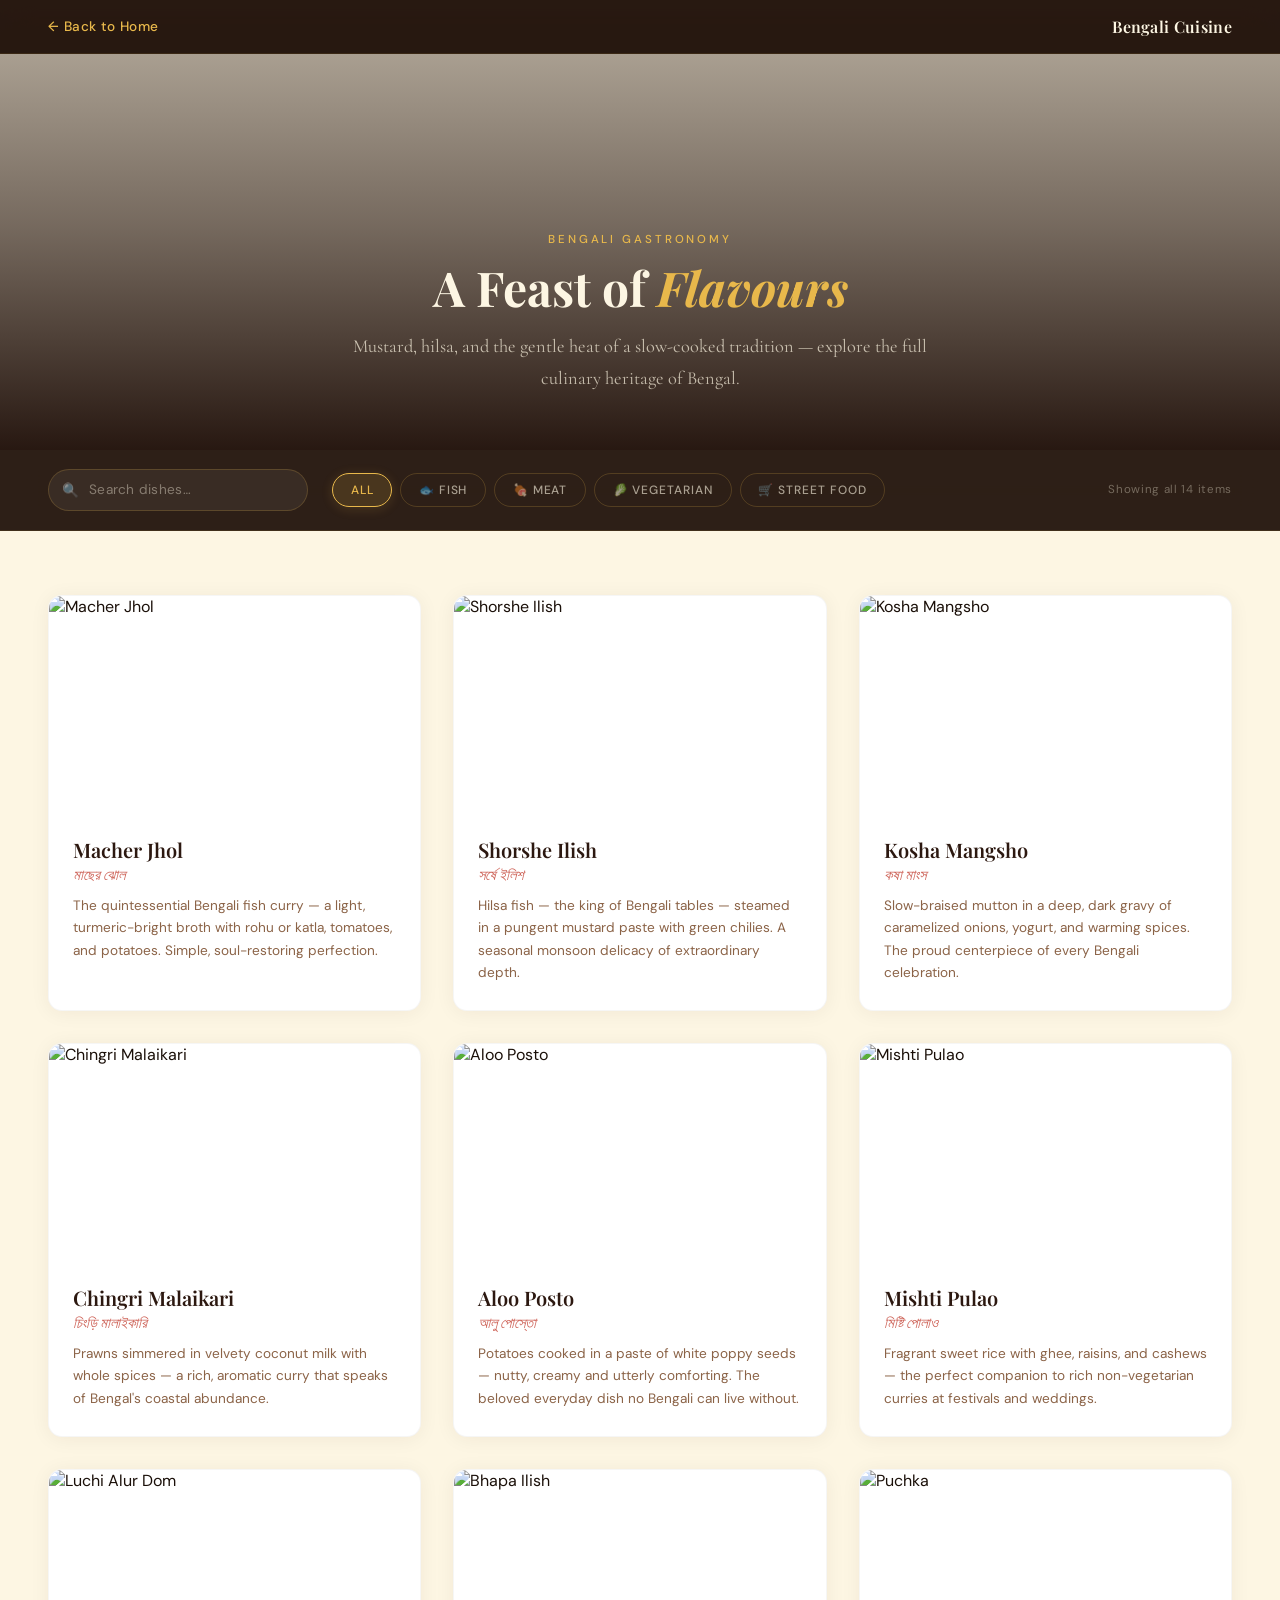
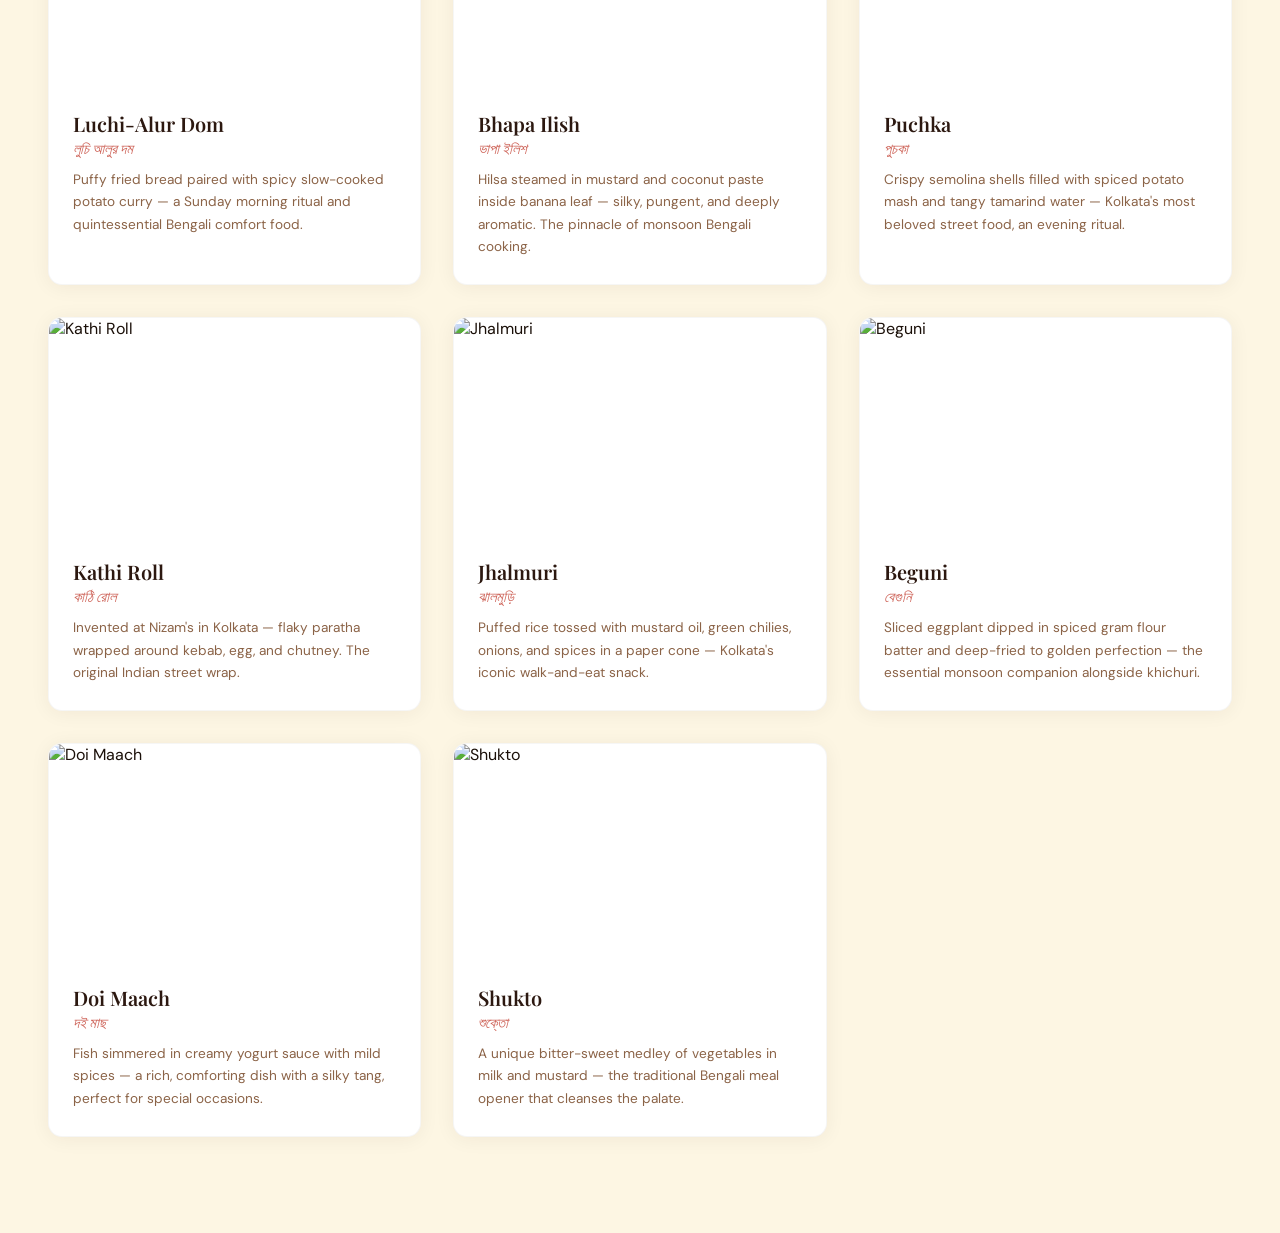
==== cuisine.html @ 70f1d3de "updated code" ====
<!DOCTYPE html>
<html lang="en">
<head>
<meta charset="UTF-8">
<meta name="viewport" content="width=device-width, initial-scale=1.0">
<title>Bengali Cuisine — A Feast of Flavours</title>
<link rel="preconnect" href="https://fonts.googleapis.com">
<link rel="preconnect" href="https://fonts.gstatic.com" crossorigin>
<link href="https://fonts.googleapis.com/css2?family=Playfair+Display:ital,wght@0,400;0,600;0,700;1,400;1,600&family=Cormorant+Garamond:ital,wght@0,300;0,400;0,500;0,600;1,300;1,400&family=DM+Sans:wght@300;400;500&display=swap" rel="stylesheet">
<link rel="stylesheet" href="style.css">
<link rel="stylesheet" href="subpages.css">
</head>
<body>

<!-- Back Nav -->
<nav class="sub-nav">
  <a href="index.html" class="sub-back">← Back to Home</a>
  <span class="sub-nav-title">Bengali Cuisine</span>
</nav>

<!-- Hero Banner -->
<header class="sub-hero" style="background-image: url('https://images.unsplash.com/photo-1567188040759-fb8a883dc6d8?w=1400');">
  <div class="sub-hero-overlay"></div>
  <div class="sub-hero-content">
    <p class="sub-eyebrow">Bengali Gastronomy</p>
    <h1>A Feast of <em>Flavours</em></h1>
    <p class="sub-lead">Mustard, hilsa, and the gentle heat of a slow-cooked tradition — explore the full culinary heritage of Bengal.</p>
  </div>
</header>

<!-- Filter Bar -->
<div class="filter-bar">
  <div class="filter-bar-inner">
    <div class="filter-search-wrap">
      <span class="filter-search-icon">🔍</span>
      <input type="text" id="filterSearch" class="filter-search" placeholder="Search dishes…" autocomplete="off">
    </div>
    <div class="filter-pills">
      <button class="filter-pill active" data-filter="all">All</button>
      <button class="filter-pill" data-filter="fish">🐟 Fish</button>
      <button class="filter-pill" data-filter="meat">🍖 Meat</button>
      <button class="filter-pill" data-filter="vegetarian">🥬 Vegetarian</button>
      <button class="filter-pill" data-filter="street-food">🛒 Street Food</button>
    </div>
    <span class="filter-result-count" id="resultCount">Showing all 14 items</span>
  </div>
</div>

<!-- Full Cuisine Grid -->
<main class="sub-main">
  <div class="sub-grid">

    <div class="sub-card" data-category="fish" data-name="macher jhol">
      <div class="sub-card-img"><img src="https://images.unsplash.com/photo-1585937421612-70a008356fbe?w=600" alt="Macher Jhol"></div>
      <div class="sub-card-body">
        <h3>Macher Jhol</h3>
        <span class="sub-bn">মাছের ঝোল</span>
        <p>The quintessential Bengali fish curry — a light, turmeric-bright broth with rohu or katla, tomatoes, and potatoes. Simple, soul-restoring perfection.</p>
      </div>
    </div>

    <div class="sub-card" data-category="fish" data-name="shorshe ilish">
      <div class="sub-card-img"><img src="https://images.unsplash.com/photo-1567188040759-fb8a883dc6d8?w=600" alt="Shorshe Ilish"></div>
      <div class="sub-card-body">
        <h3>Shorshe Ilish</h3>
        <span class="sub-bn">সর্ষে ইলিশ</span>
        <p>Hilsa fish — the king of Bengali tables — steamed in a pungent mustard paste with green chilies. A seasonal monsoon delicacy of extraordinary depth.</p>
      </div>
    </div>

    <div class="sub-card" data-category="meat" data-name="kosha mangsho">
      <div class="sub-card-img"><img src="https://images.unsplash.com/photo-1574653853027-5382a3d23a15?w=600" alt="Kosha Mangsho"></div>
      <div class="sub-card-body">
        <h3>Kosha Mangsho</h3>
        <span class="sub-bn">কষা মাংস</span>
        <p>Slow-braised mutton in a deep, dark gravy of caramelized onions, yogurt, and warming spices. The proud centerpiece of every Bengali celebration.</p>
      </div>
    </div>

    <div class="sub-card" data-category="fish" data-name="chingri malaikari">
      <div class="sub-card-img"><img src="https://images.unsplash.com/photo-1565557623262-b51c2513a641?w=600" alt="Chingri Malaikari"></div>
      <div class="sub-card-body">
        <h3>Chingri Malaikari</h3>
        <span class="sub-bn">চিংড়ি মালাইকারি</span>
        <p>Prawns simmered in velvety coconut milk with whole spices — a rich, aromatic curry that speaks of Bengal's coastal abundance.</p>
      </div>
    </div>

    <div class="sub-card" data-category="vegetarian" data-name="aloo posto">
      <div class="sub-card-img"><img src="https://images.unsplash.com/photo-1631452180539-96aca7d48617?w=600" alt="Aloo Posto"></div>
      <div class="sub-card-body">
        <h3>Aloo Posto</h3>
        <span class="sub-bn">আলু পোস্তো</span>
        <p>Potatoes cooked in a paste of white poppy seeds — nutty, creamy and utterly comforting. The beloved everyday dish no Bengali can live without.</p>
      </div>
    </div>

    <div class="sub-card" data-category="vegetarian" data-name="mishti pulao">
      <div class="sub-card-img"><img src="https://images.unsplash.com/photo-1553361371-9b22f78e8b1d?w=600" alt="Mishti Pulao"></div>
      <div class="sub-card-body">
        <h3>Mishti Pulao</h3>
        <span class="sub-bn">মিষ্টি পোলাও</span>
        <p>Fragrant sweet rice with ghee, raisins, and cashews — the perfect companion to rich non-vegetarian curries at festivals and weddings.</p>
      </div>
    </div>

    <div class="sub-card" data-category="vegetarian" data-name="luchi alur dom">
      <div class="sub-card-img"><img src="https://images.unsplash.com/photo-1606491956689-2ea866880c84?w=600" alt="Luchi Alur Dom"></div>
      <div class="sub-card-body">
        <h3>Luchi-Alur Dom</h3>
        <span class="sub-bn">লুচি আলুর দম</span>
        <p>Puffy fried bread paired with spicy slow-cooked potato curry — a Sunday morning ritual and quintessential Bengali comfort food.</p>
      </div>
    </div>

    <div class="sub-card" data-category="fish" data-name="bhapa ilish">
      <div class="sub-card-img"><img src="https://images.unsplash.com/photo-1601050690597-df0568f70950?w=600" alt="Bhapa Ilish"></div>
      <div class="sub-card-body">
        <h3>Bhapa Ilish</h3>
        <span class="sub-bn">ভাপা ইলিশ</span>
        <p>Hilsa steamed in mustard and coconut paste inside banana leaf — silky, pungent, and deeply aromatic. The pinnacle of monsoon Bengali cooking.</p>
      </div>
    </div>

    <div class="sub-card" data-category="street-food" data-name="puchka">
      <div class="sub-card-img"><img src="https://images.unsplash.com/photo-1626776876729-bab4369a5a5a?w=600" alt="Puchka"></div>
      <div class="sub-card-body">
        <h3>Puchka</h3>
        <span class="sub-bn">পুচকা</span>
        <p>Crispy semolina shells filled with spiced potato mash and tangy tamarind water — Kolkata's most beloved street food, an evening ritual.</p>
      </div>
    </div>

    <div class="sub-card" data-category="street-food" data-name="kathi roll">
      <div class="sub-card-img"><img src="https://images.unsplash.com/photo-1599487488170-d11ec9c172f0?w=600" alt="Kathi Roll"></div>
      <div class="sub-card-body">
        <h3>Kathi Roll</h3>
        <span class="sub-bn">কাঠি রোল</span>
        <p>Invented at Nizam's in Kolkata — flaky paratha wrapped around kebab, egg, and chutney. The original Indian street wrap.</p>
      </div>
    </div>

    <div class="sub-card" data-category="street-food" data-name="jhalmuri">
      <div class="sub-card-img"><img src="https://images.unsplash.com/photo-1546833999-b9f581a1996d?w=600" alt="Jhalmuri"></div>
      <div class="sub-card-body">
        <h3>Jhalmuri</h3>
        <span class="sub-bn">ঝালমুড়ি</span>
        <p>Puffed rice tossed with mustard oil, green chilies, onions, and spices in a paper cone — Kolkata's iconic walk-and-eat snack.</p>
      </div>
    </div>

    <div class="sub-card" data-category="street-food" data-name="beguni">
      <div class="sub-card-img"><img src="https://images.unsplash.com/photo-1589302168068-964664d93dc0?w=600" alt="Beguni"></div>
      <div class="sub-card-body">
        <h3>Beguni</h3>
        <span class="sub-bn">বেগুনি</span>
        <p>Sliced eggplant dipped in spiced gram flour batter and deep-fried to golden perfection — the essential monsoon companion alongside khichuri.</p>
      </div>
    </div>

    <div class="sub-card" data-category="fish" data-name="doi maach">
      <div class="sub-card-img"><img src="https://images.unsplash.com/photo-1455619452474-d2be8b1e70cd?w=600" alt="Doi Maach"></div>
      <div class="sub-card-body">
        <h3>Doi Maach</h3>
        <span class="sub-bn">দই মাছ</span>
        <p>Fish simmered in creamy yogurt sauce with mild spices — a rich, comforting dish with a silky tang, perfect for special occasions.</p>
      </div>
    </div>

    <div class="sub-card" data-category="vegetarian" data-name="shukto">
      <div class="sub-card-img"><img src="https://images.unsplash.com/photo-1512058564366-18510be2db19?w=600" alt="Shukto"></div>
      <div class="sub-card-body">
        <h3>Shukto</h3>
        <span class="sub-bn">শুক্তো</span>
        <p>A unique bitter-sweet medley of vegetables in milk and mustard — the traditional Bengali meal opener that cleanses the palate.</p>
      </div>
    </div>

  </div>

  <!-- No Results State -->
  <div class="no-results" id="noResults">
    <span class="no-results-icon">🍽️</span>
    <h3>No dishes found</h3>
    <p>Try a different search term or category</p>
  </div>
</main>

<script src="filter.js"></script>
</body>
</html>
---- style.css ----
:root {
  --crimson: #C0392B;
  --deep-red: #8B1A1A;
  --gold: #D4A017;
  --warm-gold: #E8B84B;
  --cream: #FDF6E3;
  --ivory: #FAF0DC;
  --terracotta: #C1440E;
  --burnt: #7B3A10;
  --dark-earth: #2C1810;
  --forest: #2D5016;
  --river-blue: #1A4A6B;
  --sand: #E8D5A3;
  --text-dark: #1A0F08;
  --text-mid: #4A2C1A;
  --text-light: #8B6347;
}

* {
  margin: 0;
  padding: 0;
  box-sizing: border-box;
}

html {
  scroll-behavior: smooth;
}

body {
  font-family: 'DM Sans', sans-serif;
  background: var(--cream);
  color: var(--text-dark);
  overflow-x: hidden;
}

/* ═══════════════════════════════
     NAVIGATION — Premium Glassmorphism
  ═══════════════════════════════ */
nav {
  position: fixed;
  top: 0;
  left: 0;
  right: 0;
  z-index: 1000;
  padding: 1.4rem 3.5rem;
  display: flex;
  align-items: center;
  justify-content: space-between;
  transition: all 0.5s cubic-bezier(0.22, 1, 0.36, 1);
  background: transparent;
}

/* Scrolled state — floating glass pill */
nav.scrolled {
  top: 12px;
  left: 24px;
  right: 24px;
  border-radius: 60px;
  padding: 0.75rem 2.5rem;
  background: rgba(18, 8, 4, 0.72);
  backdrop-filter: blur(24px) saturate(1.6);
  -webkit-backdrop-filter: blur(24px) saturate(1.6);
  border: 1px solid rgba(232, 184, 75, 0.12);
  box-shadow:
    0 8px 32px rgba(0, 0, 0, 0.45),
    0 1px 0 rgba(232, 184, 75, 0.08) inset,
    0 -1px 0 rgba(0, 0, 0, 0.2) inset;
}

/* Subtle golden glow line at bottom when scrolled */
nav.scrolled::after {
  content: '';
  position: absolute;
  bottom: -1px;
  left: 20%;
  right: 20%;
  height: 1px;
  background: linear-gradient(90deg,
      transparent,
      rgba(232, 184, 75, 0.3),
      rgba(192, 57, 43, 0.25),
      rgba(232, 184, 75, 0.3),
      transparent);
  border-radius: 50%;
  opacity: 0;
  animation: navGlowFadeIn 0.6s 0.3s forwards;
}

@keyframes navGlowFadeIn {
  to {
    opacity: 1;
  }
}

/* ——— Logo ——— */
.nav-logo {
  font-family: 'Playfair Display', serif;
  font-size: 1.5rem;
  font-weight: 700;
  text-decoration: none;
  display: flex;
  align-items: center;
  gap: 0.1rem;
  position: relative;
  z-index: 2;
}

.logo-bengali {
  background: linear-gradient(135deg, var(--warm-gold) 0%, #F0D078 50%, var(--warm-gold) 100%);
  background-size: 200% 200%;
  -webkit-background-clip: text;
  -webkit-text-fill-color: transparent;
  background-clip: text;
  animation: logoShimmer 4s ease-in-out infinite;
}


.logo-travels {
  color: #fff;
  font-style: italic;
  font-weight: 400;
  letter-spacing: 0.04em;
}

@keyframes logoShimmer {

  0%,
  100% {
    background-position: 0% 50%;
  }

  50% {
    background-position: 100% 50%;
  }
}

@keyframes diamondSpin {
  0% {
    transform: rotate(0deg) scale(1);
  }

  25% {
    transform: rotate(90deg) scale(1.2);
  }

  50% {
    transform: rotate(180deg) scale(1);
  }

  75% {
    transform: rotate(270deg) scale(1.2);
  }

  100% {
    transform: rotate(360deg) scale(1);
  }
}

/* ——— Nav Links ——— */
.nav-links {
  display: flex;
  gap: 0.4rem;
  list-style: none;
  align-items: center;
}

.nav-links li {
  position: relative;
}

.nav-link {
  font-size: 0.78rem;
  font-weight: 500;
  letter-spacing: 0.13em;
  text-transform: uppercase;
  color: rgba(255, 255, 255, 0.7);
  text-decoration: none;
  padding: 0.5rem 0.9rem;
  border-radius: 30px;
  position: relative;
  transition: color 0.35s ease, background 0.35s ease;
  overflow: hidden;
}

/* Gradient underline animation */
.nav-link::after {
  content: '';
  position: absolute;
  bottom: 4px;
  left: 50%;
  transform: translateX(-50%) scaleX(0);
  width: 60%;
  height: 2px;
  background: linear-gradient(90deg, var(--warm-gold), var(--crimson), var(--warm-gold));
  background-size: 200% 100%;
  border-radius: 2px;
  transition: transform 0.4s cubic-bezier(0.22, 1, 0.36, 1);
  animation: underlineFlow 3s linear infinite paused;
}

.nav-link:hover::after,
.nav-link.active::after {
  transform: translateX(-50%) scaleX(1);
  animation-play-state: running;
}

@keyframes underlineFlow {
  0% {
    background-position: 0% 0;
  }

  100% {
    background-position: 200% 0;
  }
}

/* Hover & Active states */
.nav-link:hover {
  color: #fff;
  background: rgba(255, 255, 255, 0.06);
}

.nav-link.active {
  color: var(--warm-gold);
  background: rgba(232, 184, 75, 0.08);
}

/* Glow dot on active link */
.nav-link.active::before {
  content: '';
  position: absolute;
  top: 6px;
  right: 8px;
  width: 4px;
  height: 4px;
  background: var(--warm-gold);
  border-radius: 50%;
  box-shadow: 0 0 8px 2px rgba(232, 184, 75, 0.5);
  animation: dotPulse 2s ease-in-out infinite;
}

@keyframes dotPulse {

  0%,
  100% {
    opacity: 1;
    transform: scale(1);
  }

  50% {
    opacity: 0.5;
    transform: scale(0.7);
  }
}

/* ——— CTA Button ——— */
.nav-cta {
  font-family: 'DM Sans', sans-serif;
  font-size: 0.75rem;
  font-weight: 600;
  letter-spacing: 0.12em;
  text-transform: uppercase;
  text-decoration: none;
  color: var(--dark-earth);
  background: linear-gradient(135deg, var(--warm-gold), #F0D078);
  padding: 0.55rem 1.6rem;
  border-radius: 30px;
  position: relative;
  overflow: hidden;
  transition: all 0.35s ease;
  box-shadow: 0 2px 16px rgba(232, 184, 75, 0.25);
  z-index: 2;
}

/* Shimmer sweep on CTA */
.nav-cta::before {
  content: '';
  position: absolute;
  top: 0;
  left: -100%;
  width: 100%;
  height: 100%;
  background: linear-gradient(105deg,
      transparent 30%,
      rgba(255, 255, 255, 0.35) 50%,
      transparent 70%);
  transition: left 0.6s ease;
}

.nav-cta:hover::before {
  left: 100%;
}

.nav-cta:hover {
  transform: translateY(-1px);
  box-shadow: 0 4px 24px rgba(232, 184, 75, 0.4);
  background: linear-gradient(135deg, #F0D078, var(--warm-gold));
}

/* ——— Hamburger Menu ——— */
.nav-hamburger {
  display: none;
  flex-direction: column;
  justify-content: center;
  gap: 5px;
  width: 32px;
  height: 32px;
  background: none;
  border: none;
  cursor: pointer;
  padding: 0;
  z-index: 1001;
}

.nav-hamburger span {
  display: block;
  width: 100%;
  height: 2px;
  background: rgba(255, 255, 255, 0.85);
  border-radius: 2px;
  transition: all 0.4s cubic-bezier(0.22, 1, 0.36, 1);
  transform-origin: center;
}

.nav-hamburger span:nth-child(2) {
  width: 65%;
  margin-left: auto;
}

/* Hamburger → X morphing */
.nav-hamburger.open span:nth-child(1) {
  transform: translateY(7px) rotate(45deg);
}

.nav-hamburger.open span:nth-child(2) {
  opacity: 0;
  transform: scaleX(0);
}

.nav-hamburger.open span:nth-child(3) {
  transform: translateY(-7px) rotate(-45deg);
}

/* ——— Mobile Drawer ——— */
@media (max-width: 900px) {
  .nav-cta {
    display: none;
  }

  .nav-hamburger {
    display: flex;
  }

  .nav-links {
    position: fixed;
    top: 0;
    right: 0;
    width: min(320px, 85vw);
    height: 100vh;
    background: rgba(18, 8, 4, 0.95);
    backdrop-filter: blur(30px) saturate(1.4);
    -webkit-backdrop-filter: blur(30px) saturate(1.4);
    flex-direction: column;
    justify-content: center;
    align-items: center;
    gap: 0;
    padding: 4rem 2rem;
    transform: translateX(100%);
    transition: transform 0.5s cubic-bezier(0.22, 1, 0.36, 1);
    border-left: 1px solid rgba(232, 184, 75, 0.1);
    box-shadow: -20px 0 60px rgba(0, 0, 0, 0.4);
  }

  .nav-links.open {
    transform: translateX(0);
  }

  .nav-links li {
    width: 100%;
    text-align: center;
    opacity: 0;
    transform: translateX(30px);
    transition: opacity 0.4s ease, transform 0.4s ease;
  }

  .nav-links.open li {
    opacity: 1;
    transform: translateX(0);
  }

  /* Staggered entrance for mobile links */
  .nav-links.open li:nth-child(1) {
    transition-delay: 0.08s;
  }

  .nav-links.open li:nth-child(2) {
    transition-delay: 0.14s;
  }

  .nav-links.open li:nth-child(3) {
    transition-delay: 0.20s;
  }

  .nav-links.open li:nth-child(4) {
    transition-delay: 0.26s;
  }

  .nav-links.open li:nth-child(5) {
    transition-delay: 0.32s;
  }

  .nav-links.open li:nth-child(6) {
    transition-delay: 0.38s;
  }

  .nav-links .nav-link {
    font-size: 1rem;
    letter-spacing: 0.2em;
    padding: 1rem 1.5rem;
    display: block;
    border-radius: 0;
    border-bottom: 1px solid rgba(232, 184, 75, 0.06);
  }

  .nav-links .nav-link:hover {
    background: rgba(232, 184, 75, 0.06);
  }

  /* Mobile scrolled state */
  nav.scrolled {
    top: 0;
    left: 0;
    right: 0;
    border-radius: 0;
    padding: 0.75rem 1.5rem;
  }
}

/* ═══════════════════════════════
     HERO
  ═══════════════════════════════ */
#hero {
  height: 100vh;
  position: relative;
  overflow: hidden;
  display: flex;
  align-items: center;
  justify-content: center;
}

.hero-bg {
  position: absolute;
  inset: 0;
  background: linear-gradient(180deg,
      rgba(20, 8, 4, 0.55) 0%,
      rgba(20, 8, 4, 0.2) 40%,
      rgba(20, 8, 4, 0.7) 100%);
  z-index: -1;
}

.hero-video {
  position: absolute;
  inset: 0;
  width: 100%;
  height: 100%;
  object-fit: cover;
  z-index: -2;
  animation: heroZoom 20s alternate infinite ease-in-out;
}

.hero-content,
.hero-scroll {
  position: relative;
  z-index: 1;
  color: white;
}

@keyframes heroZoom {
  0% {
    transform: scale(1);
  }

  100% {
    transform: scale(1.15);
  }
}

.hero-content {
  position: relative;
  z-index: 2;
  text-align: center;
  padding: 0 1rem;
}

.hero-content>* {
  opacity: 0;
  animation: heroContentFade 1.2s cubic-bezier(0.2, 0.8, 0.2, 1) forwards;
}

.hero-eyebrow {
  animation-delay: 0.2s;
}

.hero-title {
  animation-delay: 0.4s;
}

.hero-tagline {
  animation-delay: 0.6s;
}

.hero-btns {
  animation-delay: 0.8s;
}

@keyframes heroContentFade {
  0% {
    opacity: 0;
    transform: translateY(40px);
    filter: blur(4px);
  }

  100% {
    opacity: 1;
    transform: translateY(0);
    filter: blur(0);
  }
}

.hero-eyebrow {
  font-family: 'DM Sans', sans-serif;
  font-size: 0.78rem;
  letter-spacing: 0.35em;
  text-transform: uppercase;
  color: var(--warm-gold);
  margin-bottom: 1.2rem;
  opacity: 0.9;
}

.hero-title {
  font-family: 'Playfair Display', serif;
  font-size: clamp(3.5rem, 9vw, 7.5rem);
  font-weight: 700;
  color: #fff;
  line-height: 1.05;
  margin-bottom: 0.3rem;
  text-shadow: 0 4px 40px rgba(0, 0, 0, 0.5);
}

.hero-title em {
  display: block;
  font-style: italic;
  color: var(--warm-gold);
}

.hero-tagline {
  font-family: 'Cormorant Garamond', serif;
  font-size: clamp(1.2rem, 3vw, 1.8rem);
  font-weight: 300;
  font-style: italic;
  color: rgba(255, 255, 255, 0.88);
  margin: 1.5rem 0 3rem;
  letter-spacing: 0.05em;
}

.hero-btns {
  display: flex;
  gap: 1.2rem;
  justify-content: center;
  flex-wrap: wrap;
}

.btn-primary {
  padding: 1rem 2.5rem;
  background: var(--warm-gold);
  color: #fff;
  font-family: 'DM Sans', sans-serif;
  font-size: 0.85rem;
  font-weight: 500;
  letter-spacing: 0.1em;
  text-transform: uppercase;
  text-decoration: none;
  border: none;
  cursor: pointer;
  clip-path: polygon(0 0, 100% 0, 100% 80%, 75% 100%, 50% 85%, 25% 100%, 0 80%);
  transition: all 0.3s;
  display: inline-block;
}

.btn-primary:hover {
  background: var(--deep-red);
  transform: translateY(-2px);
  box-shadow: 0 8px 30px rgba(192, 57, 43, 0.45);
}

.btn-outline {
  padding: 1rem 2.5rem;
  background: transparent;
  color: #fff;
  font-family: 'DM Sans', sans-serif;
  font-size: 0.85rem;
  font-weight: 500;
  letter-spacing: 0.1em;
  text-transform: uppercase;
  text-decoration: none;
  border: 1px solid rgba(255, 255, 255, 0.6);
  cursor: pointer;
  transition: all 0.3s;
  display: inline-block;
  clip-path: polygon(12px 0%, 100% 0%, calc(100% - 12px) 100%, 0% 100%);
}

.btn-outline:hover {
  background: rgba(255, 255, 255, 0.12);
  border-color: var(--warm-gold);
  color: var(--warm-gold);
  transform: translateY(-2px);
}

.hero-scroll {
  position: absolute;
  bottom: 2.5rem;
  left: 50%;
  transform: translateX(-50%);
  display: flex;
  flex-direction: column;
  align-items: center;
  gap: 0.5rem;
  color: rgba(255, 255, 255, 0.6);
  font-size: 0.72rem;
  letter-spacing: 0.2em;
  text-transform: uppercase;
  animation: scrollBounce 2s ease-in-out infinite;
}

@keyframes scrollBounce {

  0%,
  100% {
    transform: translateX(-50%) translateY(0);
  }

  50% {
    transform: translateX(-50%) translateY(8px);
  }
}

.scroll-line {
  width: 1px;
  height: 40px;
  background: linear-gradient(to bottom, rgba(255, 255, 255, 0.6), transparent);
}

/* ═══════════════════════════════
     SECTION SHARED
  ═══════════════════════════════ */
section {
  position: relative;
}

.section-header {
  text-align: center;
  margin-bottom: 4rem;
}

.section-eyebrow {
  font-size: 0.75rem;
  letter-spacing: 0.3em;
  text-transform: uppercase;
  color: var(--crimson);
  margin-bottom: 0.8rem;
  font-weight: 500;
}

.section-title {
  font-family: 'Playfair Display', serif;
  font-size: clamp(2.2rem, 4vw, 3.2rem);
  font-weight: 700;
  color: var(--dark-earth);
  line-height: 1.15;
}

.section-title em {
  font-style: italic;
  color: var(--crimson);
}

.section-subtitle {
  font-family: 'Cormorant Garamond', serif;
  font-size: 1.1rem;
  font-weight: 400;
  color: var(--text-light);
  margin-top: 0.8rem;
  max-width: 560px;
  margin-left: auto;
  margin-right: auto;
  line-height: 1.65;
}

.divider {
  width: 60px;
  height: 2px;
  background: linear-gradient(to right, var(--crimson), var(--warm-gold));
  margin: 1.2rem auto 0;
}

/* Decorative alpana border top */
.alpana-top::before {
  content: '';
  position: absolute;
  top: 0;
  left: 0;
  right: 0;
  height: 8px;
  background: repeating-linear-gradient(90deg,
      var(--crimson) 0, var(--crimson) 12px,
      var(--warm-gold) 12px, var(--warm-gold) 24px,
      var(--cream) 24px, var(--cream) 36px,
      var(--warm-gold) 36px, var(--warm-gold) 48px);
  opacity: 0.6;
}

/* ═══════════════════════════════
     DESTINATIONS
  ═══════════════════════════════ */
#destinations {
  padding: 7rem 3rem 6rem;
  background: radial-gradient(circle at 50% 0%, var(--ivory) 0%, var(--cream) 100%);
  position: relative;
  overflow: hidden;
}

.dest-bg-pattern {
  position: absolute;
  inset: 0;
  opacity: 0.04;
  background-image: url("data:image/svg+xml,%3Csvg width='100' height='100' viewBox='0 0 100 100' xmlns='http://www.w3.org/2000/svg'%3E%3Cpath d='M50 0 L60 40 L100 50 L60 60 L50 100 L40 60 L0 50 L40 40 Z' fill='%23C0392B'/%3E%3C/svg%3E");
  background-size: 150px 150px;
  pointer-events: none;
  mask-image: radial-gradient(circle at 50% 50%, black 30%, transparent 80%);
}

.floating-element {
  position: absolute;
  border-radius: 50%;
  pointer-events: none;
  z-index: 0;
  filter: blur(120px);
}

.el-1 {
  width: 600px;
  height: 600px;
  background: rgba(212, 160, 23, 0.08);
  top: -200px;
  left: -200px;
  animation: floatMovement 25s infinite alternate ease-in-out;
}

.el-2 {
  width: 500px;
  height: 500px;
  background: rgba(192, 57, 43, 0.06);
  bottom: -150px;
  right: -150px;
  animation: floatMovement 30s infinite alternate-reverse ease-in-out;
}

@keyframes floatMovement {
  0% { transform: translate(0, 0) scale(1) rotate(0deg); }
  100% { transform: translate(120px, 60px) scale(1.1) rotate(10deg); }
}

.region-label {
  font-size: 0.72rem;
  letter-spacing: 0.28em;
  text-transform: uppercase;
  color: var(--text-light);
  font-weight: 500;
  margin-bottom: 1.5rem;
  display: flex;
  align-items: center;
  gap: 1rem;
}

.region-label::before,
.region-label::after {
  content: '';
  flex: 1;
  height: 1px;
  background: var(--sand);
}

.dest-grid {
  display: grid;
  grid-template-columns: repeat(auto-fill, minmax(300px, 1fr));
  gap: 1.8rem;
  margin-bottom: 3.5rem;
  max-width: 1200px;
  margin-left: auto;
  margin-right: auto;
}

.dest-card {
  border-radius: 12px;
  overflow: hidden;
  background: #fff;
  box-shadow: 
    0 4px 20px rgba(44, 24, 16, 0.06),
    0 0 0 1px rgba(232, 184, 75, 0.05);
  transition: all 0.6s cubic-bezier(0.16, 1, 0.3, 1);
  cursor: pointer;
  position: relative;
  z-index: 1;
}

.dest-card:hover {
  transform: translateY(-12px) scale(1.02);
  box-shadow: 
    0 30px 60px rgba(44, 24, 16, 0.15),
    0 0 0 1px rgba(232, 184, 75, 0.15);
}

.wildlife-media video {
  width: 100%;
  height: 100%;
  object-fit: cover;
  transition: transform 0.6s ease, filter 0.4s ease;
  filter: brightness(0.7) saturate(1.2);
  display: block;
  pointer-events: none;
}

.wildlife-media {
  position: absolute;
  inset: 0;
  overflow: hidden;
}

.media-overlay {
  position: absolute;
  inset: 0;
  background: linear-gradient(to top, rgba(0, 0, 0, 0.6), transparent);
  z-index: 1;
}


.dest-card-img {
  height: 220px;
  position: relative;
  overflow: hidden;
}

.dest-card-img img {
  width: 100%;
  height: 100%;
  object-fit: cover;
  transition: transform 0.6s ease;
}

.dest-card:hover .dest-card-img img {
  transform: scale(1.1);
}

.dest-card-img .region-badge {
  position: absolute;
  top: 1rem;
  right: 1rem;
  background: var(--crimson);
  color: #fff;
  font-size: 0.68rem;
  letter-spacing: 0.12em;
  text-transform: uppercase;
  padding: 0.35rem 0.75rem;
  font-weight: 500;
}

.dest-card-body {
  padding: 1.5rem;
}

.dest-card-body h3 {
  font-family: 'Playfair Display', serif;
  font-size: 1.35rem;
  font-weight: 600;
  color: var(--dark-earth);
  margin-bottom: 0.5rem;
}

.dest-card-body p {
  font-size: 0.88rem;
  color: var(--text-light);
  line-height: 1.65;
  margin-bottom: 1.2rem;
}

.card-explore {
  font-size: 0.78rem;
  font-weight: 500;
  letter-spacing: 0.12em;
  text-transform: uppercase;
  color: var(--crimson);
  text-decoration: none;
  display: flex;
  align-items: center;
  gap: 0.5rem;
  transition: gap 0.3s;
}

.card-explore:hover {
  gap: 0.9rem;
}

.card-explore::after {
  content: '→';
  font-size: 1rem;
}

/* ═══════════════════════════════
     HIDDEN GEMS — Bento Grid
  ═══════════════════════════════ */
#hidden-gems {
  padding: 7rem 3rem 6rem;
  background: linear-gradient(to bottom, var(--cream) 0%, var(--dark-earth) 100%);
  color: var(--text-dark);
  position: relative;
}

#hidden-gems .section-title {
  color: var(--dark-earth);
}

#hidden-gems .section-title em {
  color: var(--crimson);
}

#hidden-gems .section-subtitle {
  color: var(--text-light);
}

#hidden-gems .section-eyebrow {
  color: var(--crimson);
}

.bento-grid {
  display: grid;
  grid-template-columns: repeat(4, 1fr);
  grid-auto-rows: 280px;
  gap: 1.5rem;
  max-width: 1200px;
  margin: 0 auto;
}

.bento-item {
  position: relative;
  border-radius: 24px;
  overflow: hidden;
  cursor: pointer;
  background: #000;
  box-shadow: 0 10px 30px rgba(0,0,0,0.3);
}

.bento-large { grid-column: span 2; grid-row: span 2; }
.bento-wide { grid-column: span 2; grid-row: span 1; }
.bento-tall { grid-column: span 1; grid-row: span 2; }
.bento-small { grid-column: span 1; grid-row: span 1; }

.bento-img {
  width: 100%;
  height: 100%;
  object-fit: cover;
  transition: transform 0.8s cubic-bezier(0.2, 0.8, 0.2, 1), filter 0.5s ease;
  filter: brightness(0.7) saturate(1.1);
}

.bento-item:hover .bento-img {
  transform: scale(1.08);
  filter: brightness(0.5) saturate(1.3);
}

.bento-content {
  position: absolute;
  inset: 0;
  padding: 2rem;
  display: flex;
  flex-direction: column;
  justify-content: flex-end;
  background: linear-gradient(to top, rgba(0,0,0,0.85) 0%, transparent 60%);
  transition: opacity 0.5s ease;
}

.bento-badge {
  position: absolute;
  top: 1.5rem;
  left: 1.5rem;
  background: rgba(255, 255, 255, 0.1);
  backdrop-filter: blur(10px);
  -webkit-backdrop-filter: blur(10px);
  border: 1px solid rgba(255, 255, 255, 0.2);
  color: #fff;
  padding: 0.4rem 1rem;
  border-radius: 30px;
  font-size: 0.7rem;
  letter-spacing: 0.15em;
  text-transform: uppercase;
}

.bento-content h3 {
  font-family: 'Playfair Display', serif;
  font-size: 1.8rem;
  color: #fff;
  margin-bottom: 0.5rem;
  transform: translateY(15px);
  transition: transform 0.4s cubic-bezier(0.2, 0.8, 0.2, 1);
}

.bento-content p {
  font-size: 0.9rem;
  color: rgba(255, 255, 255, 0.8);
  opacity: 0;
  transform: translateY(20px);
  transition: all 0.4s cubic-bezier(0.2, 0.8, 0.2, 1);
  transition-delay: 0.05s;
  line-height: 1.5;
}

.bento-item:hover .bento-content h3 {
  transform: translateY(0);
}

.bento-item:hover .bento-content p {
  opacity: 1;
  transform: translateY(0);
}

@media (max-width: 900px) {
  .bento-grid {
    grid-template-columns: repeat(2, 1fr);
    grid-auto-rows: 240px;
  }
  .bento-large, .bento-wide { grid-column: span 2; }
  .bento-tall, .bento-small { grid-column: span 1; }
  .bento-content p {
    opacity: 1;
    transform: translateY(0);
  }
  .bento-content h3 {
    transform: translateY(0);
  }
}

@media (max-width: 600px) {
  .bento-grid {
    grid-template-columns: 1fr;
    grid-auto-rows: 260px;
  }
  .bento-large, .bento-wide, .bento-tall, .bento-small {
    grid-column: span 1;
    grid-row: span 1;
  }
}

/* ═══════════════════════════════
     CUISINE — Infinite Marquee
  ═══════════════════════════════ */
#cuisine {
  padding: 7rem 0 6rem;
  background: var(--dark-earth);
  color: #fff;
  overflow: hidden;
}

#cuisine .section-header {
  padding: 0 3rem;
}

#cuisine .section-title {
  color: var(--cream);
}

#cuisine .section-title em {
  color: var(--warm-gold);
}

#cuisine .section-subtitle {
  color: rgba(253, 246, 227, 0.65);
}

#cuisine .section-eyebrow {
  color: var(--warm-gold);
}

/* --- Marquee Row --- */
.marquee-row {
  position: relative;
  overflow: hidden;
  padding: 0.75rem 0;
}

.marquee-row+.marquee-row {
  margin-top: 0.5rem;
}

/* Edge fade masks */
.marquee-row::before,
.marquee-row::after {
  content: '';
  position: absolute;
  top: 0;
  bottom: 0;
  width: 100px;
  z-index: 2;
  pointer-events: none;
}

.marquee-row::before {
  left: 0;
  background: linear-gradient(to right, var(--dark-earth), transparent);
}

.marquee-row::after {
  right: 0;
  background: linear-gradient(to left, var(--dark-earth), transparent);
}

/* --- Marquee Track --- */
.marquee-track {
  display: flex;
  gap: 1.25rem;
  width: max-content;
  will-change: transform;
}

/* Scroll left animation */
.marquee-row[data-direction="left"] .marquee-track {
  animation: marqueeLeft 35s linear infinite;
}

/* Scroll right animation (slightly different speed) */
.marquee-row[data-direction="right"] .marquee-track {
  animation: marqueeRight 40s linear infinite;
}

/* Pause on hover */
.marquee-row:hover .marquee-track {
  animation-play-state: paused;
}

@keyframes marqueeLeft {
  0% {
    transform: translateX(0);
  }

  100% {
    transform: translateX(-50%);
  }
}

@keyframes marqueeRight {
  0% {
    transform: translateX(-50%);
  }

  100% {
    transform: translateX(0);
  }
}

/* --- Cuisine Card (Marquee version) --- */
.cuisine-card {
  position: relative;
  width: 300px;
  height: 200px;
  border-radius: 12px;
  overflow: hidden;
  flex-shrink: 0;
  cursor: pointer;
  box-shadow: 0 4px 20px rgba(0, 0, 0, 0.3);
  transition: transform 0.4s ease, box-shadow 0.4s ease;
}

.cuisine-card:hover {
  transform: scale(1.05) translateY(-4px);
  box-shadow: 0 12px 40px rgba(0, 0, 0, 0.5);
  z-index: 3;
}

.cuisine-card img {
  position: absolute;
  inset: 0;
  width: 100%;
  height: 100%;
  object-fit: cover;
  transition: transform 0.6s ease, filter 0.4s ease;
  filter: brightness(0.8);
}

.cuisine-card:hover img {
  transform: scale(1.12);
  filter: brightness(0.5);
}

/* --- Overlay --- */
.cuisine-overlay {
  position: absolute;
  bottom: 0;
  left: 0;
  right: 0;
  padding: 1.2rem 1rem 1rem;
  background: linear-gradient(to top, rgba(20, 8, 4, 0.95) 0%, transparent 100%);
  z-index: 1;
  transition: padding 0.3s ease;
}

.cuisine-card:hover .cuisine-overlay {
  padding-bottom: 1.2rem;
}

.cuisine-overlay h3 {
  font-family: 'Playfair Display', serif;
  font-size: 1.15rem;
  color: #fff;
  margin-bottom: 0.15rem;
  line-height: 1.2;
}

.cuisine-overlay .bng-script {
  font-family: 'Cormorant Garamond', serif;
  font-size: 0.92rem;
  font-style: italic;
  color: var(--warm-gold);
  opacity: 0.85;
}

/* ═══════════════════════════════
     DESSERTS — Marquee (Light Variant)
  ═══════════════════════════════ */
#desserts {
  padding: 7rem 0 6rem;
  background: linear-gradient(180deg, #FEF9F0 0%, #FDF2E0 100%);
  position: relative;
  overflow: hidden;
}

#desserts .section-header {
  padding: 0 3rem;
}

/* Light edge fades for desserts marquee */
.marquee-row--light::before {
  background: linear-gradient(to right, #FEF9F0, transparent) !important;
}

.marquee-row--light::after {
  background: linear-gradient(to left, #FDF2E0, transparent) !important;
}

/* Light card variant — warm white shadow instead of dark */
.cuisine-card--light {
  box-shadow: 0 4px 20px rgba(44, 24, 16, 0.08);
}

.cuisine-card--light:hover {
  box-shadow: 0 12px 40px rgba(44, 24, 16, 0.15);
}

/* ═══════════════════════════════
     SEE ALL BUTTON
  ═══════════════════════════════ */
.see-all-wrap {
  text-align: center;
  padding: 2.5rem 3rem 0;
}

.see-all-btn {
  display: inline-flex;
  align-items: center;
  gap: 0.6rem;
  font-family: 'DM Sans', sans-serif;
  font-size: 0.82rem;
  font-weight: 600;
  letter-spacing: 0.15em;
  text-transform: uppercase;
  text-decoration: none;
  color: var(--warm-gold);
  border: 1px solid rgba(232, 184, 75, 0.3);
  background: rgba(232, 184, 75, 0.06);
  padding: 0.9rem 2.2rem;
  border-radius: 50px;
  position: relative;
  overflow: hidden;
  transition: all 0.4s ease;
}

.see-all-btn:hover {
  background: rgba(232, 184, 75, 0.15);
  border-color: rgba(232, 184, 75, 0.6);
  transform: translateY(-2px);
  box-shadow: 0 8px 24px rgba(232, 184, 75, 0.15);
}

.see-all-btn span {
  transition: transform 0.3s ease;
  font-size: 1.1rem;
}

.see-all-btn:hover span {
  transform: translateX(4px);
}

/* Light variant (for light bg sections) */
.see-all-btn--light {
  color: var(--crimson);
  border: 1px solid rgba(192, 57, 43, 0.2);
  background: rgba(192, 57, 43, 0.04);
}

.see-all-btn--light:hover {
  background: rgba(192, 57, 43, 0.08);
  border-color: rgba(192, 57, 43, 0.4);
  box-shadow: 0 8px 24px rgba(192, 57, 43, 0.1);
}



/* ═══════════════════════════════
     SPIRITUAL PLACES
  ═══════════════════════════════ */
#spiritual {
  padding: 7rem 3rem 6rem;
  background: #1C0C06;
  color: var(--cream);
  position: relative;
}

#spiritual::before {
  content: '';
  position: absolute;
  inset: 0;
  background: url("data:image/svg+xml,%3Csvg width='60' height='60' viewBox='0 0 60 60' xmlns='http://www.w3.org/2000/svg'%3E%3Cg fill='none' fill-rule='evenodd'%3E%3Cg fill='%23D4A017' fill-opacity='0.04'%3E%3Cpath d='M36 34v-4h-2v4h-4v2h4v4h2v-4h4v-2h-4zm0-30V0h-2v4h-4v2h4v4h2V6h4V4h-4zM6 34v-4H4v4H0v2h4v4h2v-4h4v-2H6zM6 4V0H4v4H0v2h4v4h2V6h4V4H6z'/%3E%3C/g%3E%3C/g%3E%3C/svg%3E");
}

#spiritual .section-title {
  color: var(--cream);
}

#spiritual .section-title em {
  color: var(--warm-gold);
}

#spiritual .section-eyebrow {
  color: var(--warm-gold);
}

#spiritual .section-subtitle {
  color: rgba(253, 246, 227, 0.6);
}

.spiritual-tabs {
  display: flex;
  justify-content: center;
  gap: 0;
  margin-bottom: 3rem;
  position: relative;
  z-index: 1;
  border: 1px solid rgba(212, 160, 23, 0.25);
  max-width: 420px;
  margin-left: auto;
  margin-right: auto;
  margin-bottom: 3rem;
}

.spi-tab {
  flex: 1;
  padding: 0.8rem 1rem;
  background: transparent;
  border: none;
  color: rgba(253, 246, 227, 0.55);
  font-family: 'DM Sans', sans-serif;
  font-size: 0.8rem;
  font-weight: 500;
  letter-spacing: 0.1em;
  text-transform: uppercase;
  cursor: pointer;
  transition: all 0.3s;
  border-right: 1px solid rgba(212, 160, 23, 0.25);
}

.spi-tab:last-child {
  border-right: none;
}

.spi-tab.active {
  background: rgba(212, 160, 23, 0.15);
  color: var(--warm-gold);
}

.spi-tab:hover:not(.active) {
  color: rgba(253, 246, 227, 0.85);
}

.spiritual-panel {
  display: none;
}

.spiritual-panel.active {
  display: block;
}

.spiritual-grid {
  display: grid;
  grid-template-columns: repeat(auto-fill, minmax(280px, 1fr));
  gap: 1.5rem;
  max-width: 1200px;
  margin: 0 auto;
  position: relative;
  z-index: 1;
}

.spi-card {
  background: rgba(255, 255, 255, 0.04);
  border: 1px solid rgba(212, 160, 23, 0.18);
  border-radius: 8px;
  padding: 0;
  transition: all 0.4s;
  cursor: pointer;
  overflow: hidden;
}

.spi-card:hover {
  background: rgba(212, 160, 23, 0.08);
  border-color: rgba(212, 160, 23, 0.45);
  transform: translateY(-4px);
}

/* --- Spiritual Card Image --- */
.spi-card-img {
  width: 100%;
  height: 180px;
  overflow: hidden;
  position: relative;
}

.spi-card-img img {
  width: 100%;
  height: 100%;
  object-fit: cover;
  filter: brightness(0.75) saturate(1.1);
  transition: transform 0.6s ease, filter 0.4s ease;
}

.spi-card:hover .spi-card-img img {
  transform: scale(1.1);
  filter: brightness(0.6) saturate(1.3);
}

.spi-card-img::after {
  content: '';
  position: absolute;
  bottom: 0;
  left: 0;
  right: 0;
  height: 60%;
  background: linear-gradient(to top, rgba(28, 12, 6, 0.95), transparent);
  pointer-events: none;
}

.spi-icon {
  font-size: 2.2rem;
  margin-bottom: 1rem;
  display: block;
  padding: 0 1.5rem;
}

.spi-card h3 {
  font-family: 'Playfair Display', serif;
  font-size: 1.2rem;
  color: var(--cream);
  margin-bottom: 0.5rem;
  padding: 0.8rem 1.5rem 0;
}

.spi-card p {
  font-size: 0.84rem;
  color: rgba(253, 246, 227, 0.6);
  line-height: 1.65;
  padding: 0 1.5rem 1.5rem;
}

/* ═══════════════════════════════
     WILDLIFE
  ═══════════════════════════════ */
#wildlife {
  padding: 7rem 3rem 6rem;
  background: var(--forest);
  color: #fff;
  position: relative;
  overflow: hidden;
}

#wildlife::before {
  content: '';
  position: absolute;
  inset: 0;
  background: radial-gradient(ellipse at 80% 50%, rgba(45, 80, 22, 0.8) 0%, rgba(10, 25, 5, 0.95) 100%);
}

#wildlife .section-title {
  color: #fff;
}

#wildlife .section-title em {
  color: #A8D870;
}

#wildlife .section-eyebrow {
  color: #A8D870;
}

#wildlife .section-subtitle {
  color: rgba(255, 255, 255, 0.6);
}

.wildlife-grid {
  display: grid;
  grid-template-columns: repeat(auto-fill, minmax(240px, 1fr));
  gap: 1.5rem;
  max-width: 1200px;
  margin: 0 auto;
  position: relative;
  z-index: 1;
}

.wildlife-card {
  position: relative;
  border-radius: 64px;
  overflow: hidden;
  height: 320px;
  cursor: pointer;
}

.wildlife-card img,
.wildlife-media video {
  width: 100%;
  height: 100%;
  object-fit: cover;
  transition: transform 0.6s ease, filter 0.4s ease;
  filter: brightness(0.7) saturate(1.2);
  display: block;
  pointer-events: none;
}

.wildlife-media {
  position: absolute;
  inset: 0;
  overflow: hidden;
}

.media-overlay {
  position: absolute;
  inset: 0;
  background: linear-gradient(to top, rgba(0, 0, 0, 0.6), transparent);
  z-index: 1;
}

/* Hide native video controls */
video::-webkit-media-controls,
video::-webkit-media-controls-start-playback-button {
  display: none !important;
}

.wildlife-card:hover img,
.wildlife-card:hover .wildlife-media video {
  transform: scale(1.1);
  filter: brightness(0.55) saturate(1.3);
}


.wildlife-info {
  position: absolute;
  bottom: 0;
  left: 0;
  right: 0;
  padding: 1.5rem 1.2rem;
  background: linear-gradient(to top, rgba(10, 25, 5, 0.95) 0%, transparent 100%);
}

.wildlife-info h3 {
  font-family: 'Playfair Display', serif;
  font-size: 1.2rem;
  color: #fff;
  margin-bottom: 0.2rem;
}

.wildlife-info span {
  font-size: 0.78rem;
  color: #A8D870;
  letter-spacing: 0.1em;
  text-transform: uppercase;
}

.endangered-badge {
  position: absolute;
  top: 1rem;
  left: 1rem;
  background: rgba(192, 57, 43, 0.85);
  color: #fff;
  font-size: 0.65rem;
  letter-spacing: 0.1em;
  text-transform: uppercase;
  padding: 0.3rem 0.6rem;
  font-weight: 500;
}

/* ═══════════════════════════════
     CULTURE
  ═══════════════════════════════ */
#culture {
  padding: 7rem 3rem 6rem;
  background: var(--cream);
  position: relative;
}

.culture-strip {
  display: grid;
  grid-template-columns: 1fr 1fr;
  gap: 0;
  max-width: 1200px;
  margin: 0 auto;
}

.culture-item {
  display: grid;
  grid-template-columns: 1fr 1fr;
  min-height: 380px;
  overflow: hidden;
}

.culture-item:nth-child(even) .culture-img {
  order: 2;
}

.culture-item:nth-child(even) .culture-text {
  order: 1;
}

.culture-img {
  overflow: hidden;
  position: relative;
}

.culture-img img {
  width: 100%;
  height: 100%;
  object-fit: cover;
  transition: transform 0.7s;
 
  border-radius: 50px;
}

.culture-item:hover .culture-img img {
  transform: scale(1.06);
}

.culture-text {
  background: #fff;
  padding: 3rem 2.5rem;
  display: flex;
  flex-direction: column;
  justify-content: center;
}

.culture-num {
  font-family: 'Playfair Display', serif;
  font-size: 4rem;
  font-weight: 700;
  color: rgba(192, 57, 43, 0.1);
  line-height: 1;
  margin-bottom: 0.5rem;
}

.culture-text h3 {
  font-family: 'Playfair Display', serif;
  font-size: 1.6rem;
  font-weight: 600;
  color: var(--dark-earth);
  margin-bottom: 0.8rem;
  line-height: 1.2;
}

.culture-text p {
  font-size: 0.9rem;
  color: var(--text-light);
  line-height: 1.75;
}

.culture-tag {
  display: inline-block;
  margin-top: 1.2rem;
  font-size: 0.72rem;
  letter-spacing: 0.15em;
  text-transform: uppercase;
  color: var(--crimson);
  border-bottom: 1px solid var(--crimson);
  padding-bottom: 2px;
  font-weight: 500;
}

/* ═══════════════════════════════
     GI TAGS
  ═══════════════════════════════ */
#gi-tags {
  padding: 7rem 3rem 6rem;
  background: var(--dark-earth);
  position: relative;
  overflow: hidden;
}

#gi-tags::before {
  content: '';
  position: absolute;
  inset: 0;
  background: repeating-linear-gradient(45deg,
      transparent,
      transparent 30px,
      rgba(212, 160, 23, 0.02) 30px,
      rgba(212, 160, 23, 0.02) 60px);
}

#gi-tags .section-title {
  color: var(--cream);
}

#gi-tags .section-title em {
  color: var(--warm-gold);
}

#gi-tags .section-eyebrow {
  color: var(--warm-gold);
}

#gi-tags .section-subtitle {
  color: rgba(253, 246, 227, 0.6);
}

.gi-grid {
  display: grid;
  grid-template-columns: repeat(auto-fill, minmax(220px, 1fr));
  gap: 1.5rem;
  max-width: 1200px;
  margin: 0 auto;
  position: relative;
  z-index: 1;
}

.gi-card {
  background: rgba(255, 255, 255, 0.03);
  border: 1px solid rgba(212, 160, 23, 0.2);
  border-radius: 4px;
  padding: 2rem 1.5rem;
  text-align: center;
  transition: all 0.4s;
  position: relative;
  overflow: hidden;
}

.gi-card::before {
  content: 'GI';
  position: absolute;
  top: 0.8rem;
  right: 0.8rem;
  font-size: 0.6rem;
  font-weight: 600;
  letter-spacing: 0.1em;
  background: var(--warm-gold);
  color: var(--dark-earth);
  padding: 0.2rem 0.4rem;
}

.gi-card:hover {
  background: rgba(212, 160, 23, 0.1);
  border-color: rgba(212, 160, 23, 0.5);
  transform: translateY(-6px);
}

.gi-icon {
  font-size: 2.5rem;
  margin-bottom: 1rem;
  display: block;
}

.gi-card h3 {
  font-family: 'Playfair Display', serif;
  font-size: 1.1rem;
  color: var(--cream);
  margin-bottom: 0.5rem;
}

.gi-card p {
  font-size: 0.8rem;
  color: rgba(253, 246, 227, 0.55);
  line-height: 1.6;
}

.gi-year {
  display: inline-block;
  margin-top: 0.8rem;
  font-size: 0.7rem;
  color: var(--warm-gold);
  letter-spacing: 0.1em;
}

/* --- GI Card Image --- */
.gi-card-img {
  width: 70px;
  height: 70px;
  border-radius: 50%;
  overflow: hidden;
  margin: 0 auto 0.8rem;
  border: 2px solid rgba(212, 160, 23, 0.3);
  transition: border-color 0.4s ease, transform 0.4s ease;
}

.gi-card:hover .gi-card-img {
  border-color: var(--warm-gold);
  transform: scale(1.08);
}

.gi-card-img img {
  width: 100%;
  height: 100%;
  object-fit: cover;
  filter: brightness(0.85) saturate(1.2);
  transition: filter 0.4s ease;
}

.gi-card:hover .gi-card-img img {
  filter: brightness(1) saturate(1.3);
}

/* ═══════════════════════════════
     HIDDEN HERITAGE SITES
   ═══════════════════════════════ */
#hidden-heritage {
  padding: 7rem 3rem 6rem;
  background: linear-gradient(180deg, #1A0E08 0%, #2C1810 40%, #1A0E08 100%);
  color: var(--cream);
  position: relative;
  overflow: hidden;
}

#hidden-heritage::before {
  content: '';
  position: absolute;
  inset: 0;
  background:
    radial-gradient(ellipse at 20% 30%, rgba(212, 160, 23, 0.05) 0%, transparent 50%),
    radial-gradient(ellipse at 80% 70%, rgba(192, 57, 43, 0.04) 0%, transparent 50%);
  pointer-events: none;
}

#hidden-heritage::after {
  content: '';
  position: absolute;
  inset: 0;
  background: url("data:image/svg+xml,%3Csvg width='80' height='80' viewBox='0 0 80 80' xmlns='http://www.w3.org/2000/svg'%3E%3Cg fill='none' fill-rule='evenodd'%3E%3Cg fill='%23D4A017' fill-opacity='0.02'%3E%3Cpath d='M40 0L50 30H30L40 0zM40 80L30 50H50L40 80zM0 40L30 30V50L0 40zM80 40L50 50V30L80 40z'/%3E%3C/g%3E%3C/g%3E%3C/svg%3E");
  pointer-events: none;
}

#hidden-heritage .section-title {
  color: var(--cream);
}

#hidden-heritage .section-title em {
  color: var(--warm-gold);
}

#hidden-heritage .section-eyebrow {
  color: var(--warm-gold);
}

#hidden-heritage .section-subtitle {
  color: rgba(253, 246, 227, 0.6);
}

.heritage-grid {
  display: grid;
  grid-template-columns: repeat(auto-fill, minmax(340px, 1fr));
  gap: 2rem;
  max-width: 1200px;
  margin: 0 auto;
  position: relative;
  z-index: 1;
}

.heritage-card {
  background: rgba(255, 255, 255, 0.03);
  border: 1px solid rgba(212, 160, 23, 0.15);
  border-radius: 12px;
  overflow: hidden;
  transition: all 0.5s cubic-bezier(0.16, 1, 0.3, 1);
  cursor: pointer;
}

.heritage-card:hover {
  background: rgba(212, 160, 23, 0.06);
  border-color: rgba(212, 160, 23, 0.4);
  transform: translateY(-8px);
  box-shadow: 0 20px 50px rgba(0, 0, 0, 0.3),
              0 0 0 1px rgba(212, 160, 23, 0.15);
}

.heritage-card-img {
  position: relative;
  height: 220px;
  overflow: hidden;
}

.heritage-card-img img {
  width: 100%;
  height: 100%;
  object-fit: cover;
  filter: brightness(0.7) saturate(1.15);
  transition: transform 0.7s ease, filter 0.5s ease;
}

.heritage-card:hover .heritage-card-img img {
  transform: scale(1.08);
  filter: brightness(0.55) saturate(1.3);
}

.heritage-card-img::after {
  content: '';
  position: absolute;
  bottom: 0;
  left: 0;
  right: 0;
  height: 50%;
  background: linear-gradient(to top, rgba(26, 14, 8, 1), transparent);
  pointer-events: none;
}

.heritage-location {
  position: absolute;
  top: 1rem;
  left: 1rem;
  background: rgba(28, 12, 6, 0.75);
  backdrop-filter: blur(8px);
  -webkit-backdrop-filter: blur(8px);
  color: var(--warm-gold);
  font-size: 0.7rem;
  font-weight: 500;
  letter-spacing: 0.08em;
  padding: 0.35rem 0.8rem;
  border-radius: 20px;
  border: 1px solid rgba(212, 160, 23, 0.2);
  z-index: 2;
}

.heritage-card-body {
  padding: 1.5rem;
}

.heritage-card-body h3 {
  font-family: 'Playfair Display', serif;
  font-size: 1.4rem;
  font-weight: 600;
  color: var(--cream);
  margin-bottom: 0.4rem;
  line-height: 1.25;
}

.heritage-why {
  font-family: 'Cormorant Garamond', serif;
  font-size: 0.95rem;
  font-style: italic;
  color: var(--warm-gold);
  margin-bottom: 0.8rem !important;
  opacity: 0.85;
}

.heritage-card-body p {
  font-size: 0.85rem;
  color: rgba(253, 246, 227, 0.55);
  line-height: 1.7;
}

/* ═══════════════════════════════
     FOOTER
  ═══════════════════════════════ */
footer {
  background: #0D0604;
  color: rgba(253, 246, 227, 0.6);
  padding: 5rem 3rem 2.5rem;
}

.footer-grid {
  display: grid;
  grid-template-columns: 2fr 1fr 1fr 1fr;
  gap: 3rem;
  max-width: 1200px;
  margin: 0 auto 4rem;
}

.footer-brand .logo {
  font-family: 'Playfair Display', serif;
  font-size: 1.8rem;
  font-weight: 700;
  color: var(--warm-gold);
  display: block;
  margin-bottom: 1rem;
}

.footer-brand p {
  font-size: 0.88rem;
  line-height: 1.75;
  max-width: 280px;
  color: rgba(253, 246, 227, 0.5);
}

.social-links {
  display: flex;
  gap: 0.75rem;
  margin-top: 1.5rem;
}

.social-link {
  width: 36px;
  height: 36px;
  border: 1px solid rgba(212, 160, 23, 0.25);
  display: flex;
  align-items: center;
  justify-content: center;
  font-size: 0.9rem;
  color: rgba(253, 246, 227, 0.5);
  text-decoration: none;
  transition: all 0.3s;
}

.social-link:hover {
  border-color: var(--warm-gold);
  color: var(--warm-gold);
  background: rgba(212, 160, 23, 0.1);
}

.footer-col h4 {
  font-family: 'Playfair Display', serif;
  font-size: 1rem;
  color: var(--cream);
  margin-bottom: 1.2rem;
  font-weight: 600;
}

.footer-col ul {
  list-style: none;
  display: flex;
  flex-direction: column;
  gap: 0.7rem;
}

.footer-col ul a {
  font-size: 0.84rem;
  color: rgba(253, 246, 227, 0.5);
  text-decoration: none;
  transition: color 0.3s;
}

.footer-col ul a:hover {
  color: var(--warm-gold);
}

.footer-bottom {
  max-width: 1200px;
  margin: 0 auto;
  padding-top: 2rem;
  border-top: 1px solid rgba(253, 246, 227, 0.08);
  display: flex;
  justify-content: space-between;
  align-items: center;
  font-size: 0.78rem;
  color: rgba(253, 246, 227, 0.3);
  flex-wrap: wrap;
  gap: 0.5rem;
}

.footer-bottom a {
  color: var(--warm-gold);
  text-decoration: none;
  opacity: 0.7;
}

/* ═══════════════════════════════
     SCROLL FLOAT ANIMATION SYSTEM
  ═══════════════════════════════ */

/* --- Continuous floating idle keyframes --- */
@keyframes floatIdle {

  0%,
  100% {
    transform: translateY(0px) rotate(0deg);
  }

  25% {
    transform: translateY(-6px) rotate(0.3deg);
  }

  50% {
    transform: translateY(-3px) rotate(-0.2deg);
  }

  75% {
    transform: translateY(-8px) rotate(0.15deg);
  }
}

@keyframes floatIdleAlt {

  0%,
  100% {
    transform: translateY(0px) rotate(0deg);
  }

  33% {
    transform: translateY(-5px) rotate(-0.25deg);
  }

  66% {
    transform: translateY(-9px) rotate(0.2deg);
  }
}

@keyframes glowPulse {

  0%,
  100% {
    box-shadow: 0 8px 32px rgba(192, 57, 43, 0);
  }

  50% {
    box-shadow: 0 12px 48px rgba(192, 57, 43, 0.08);
  }
}

@keyframes shimmerIn {
  0% {
    background-position: -200% 0;
  }

  100% {
    background-position: 200% 0;
  }
}

/* --- Base reveal state (hidden) --- */
.reveal {
  opacity: 0;
  transform: translateY(60px) scale(0.97) rotate(0.5deg);
  filter: blur(4px);
  transition:
    opacity 1s cubic-bezier(0.16, 1, 0.3, 1),
    transform 1s cubic-bezier(0.16, 1, 0.3, 1),
    filter 0.8s ease;
  will-change: opacity, transform, filter;
}

/* --- Visible state (floated in) --- */
.reveal.visible {
  opacity: 1;
  transform: translateY(0) scale(1) rotate(0deg);
  filter: blur(0px);
}

/* Specific entrance for destination cards */
.dest-card.reveal {
  transform: translateY(100px) scale(0.9) rotateX(15deg);
  perspective: 1000px;
}

.dest-card.reveal.visible {
  transform: translateY(0) scale(1) rotateX(0deg);
}

/* --- Cards get the continuous floating idle after appearing --- */
.dest-card.reveal.visible,
.cuisine-card.reveal.visible,
.spi-card.reveal.visible,
.wildlife-card.reveal.visible,
.gi-card.reveal.visible,
.heritage-card.reveal.visible {
  animation: floatIdle 6s ease-in-out infinite;
  animation-delay: calc(var(--float-seed, 0) * 1s);
}

/* Alternate float pattern for even cards */
.dest-card.reveal.visible:nth-child(even),
.cuisine-card.reveal.visible:nth-child(even),
.spi-card.reveal.visible:nth-child(even),
.wildlife-card.reveal.visible:nth-child(even),
.gi-card.reveal.visible:nth-child(even),
.heritage-card.reveal.visible:nth-child(even) {
  animation-name: floatIdleAlt;
  animation-duration: 7s;
}

/* Subtle glow pulse on cards */
.dest-card.reveal.visible,
.gi-card.reveal.visible {
  animation: floatIdle 6s ease-in-out infinite, glowPulse 4s ease-in-out infinite;
  animation-delay: calc(var(--float-seed, 0) * 1s), calc(var(--float-seed, 0) * 0.5s + 1s);
}

/* --- Directional entry variants --- */
.reveal.float-left {
  transform: translateX(-80px) translateY(30px) scale(0.95) rotate(-1.5deg);
}

.reveal.float-left.visible {
  transform: translateX(0) translateY(0) scale(1) rotate(0deg);
}

.reveal.float-right {
  transform: translateX(80px) translateY(30px) scale(0.95) rotate(1.5deg);
}

.reveal.float-right.visible {
  transform: translateX(0) translateY(0) scale(1) rotate(0deg);
}

.reveal.float-scale {
  transform: scale(0.8) translateY(40px);
  filter: blur(6px);
}

.reveal.float-scale.visible {
  transform: scale(1) translateY(0);
  filter: blur(0px);
}

.reveal.float-rotate {
  transform: translateY(50px) rotate(3deg) scale(0.96);
}

.reveal.float-rotate.visible {
  transform: translateY(0) rotate(0deg) scale(1);
}

/* --- Stagger delays (more dramatic spacing) --- */
.reveal-delay-1 {
  transition-delay: 0.12s;
}

.reveal-delay-2 {
  transition-delay: 0.24s;
}

.reveal-delay-3 {
  transition-delay: 0.36s;
}

.reveal-delay-4 {
  transition-delay: 0.48s;
}

.reveal-delay-5 {
  transition-delay: 0.6s;
}

.reveal-delay-6 {
  transition-delay: 0.72s;
}

/* --- Parallax depth classes (applied via JS) --- */
.parallax-slow {
  transition-duration: 1.3s !important;
}

.parallax-fast {
  transition-duration: 0.6s !important;
}

/* --- Section headers get a special entrance --- */
.section-header.reveal {
  transform: translateY(40px) scale(0.98);
  filter: blur(2px);
}

.section-header.reveal.visible {
  transform: translateY(0) scale(1);
  filter: blur(0);
}

/* --- Shimmer highlight on cards when they first appear --- */
.dest-card.reveal.visible::after,
.gi-card.reveal.visible::after,
.heritage-card.reveal.visible::after {
  content: '';
  position: absolute;
  top: 0;
  left: 0;
  width: 100%;
  height: 100%;
  background: linear-gradient(105deg,
      transparent 40%,
      rgba(255, 255, 255, 0.06) 45%,
      rgba(255, 255, 255, 0.12) 50%,
      rgba(255, 255, 255, 0.06) 55%,
      transparent 60%);
  background-size: 200% 100%;
  animation: shimmerIn 1.5s ease forwards;
  animation-delay: 0.5s;
  pointer-events: none;
  z-index: 10;
  border-radius: inherit;
}

/* --- Hover lift enhancement (works with floating) --- */
.dest-card.reveal.visible:hover,
.cuisine-card.reveal.visible:hover,
.spi-card.reveal.visible:hover,
.gi-card.reveal.visible:hover,
.heritage-card.reveal.visible:hover {
  animation-play-state: paused;
}

/* --- Reduce motion for accessibility --- */
@media (prefers-reduced-motion: reduce) {
  .reveal {
    opacity: 0;
    transform: none !important;
    filter: none !important;
    transition: opacity 0.5s ease !important;
  }

  .reveal.visible {
    opacity: 1;
    animation: none !important;
  }

  .dest-card.reveal.visible::after,
  .gi-card.reveal.visible::after,
  .heritage-card.reveal.visible::after {
    animation: none !important;
  }
}


/* ═══════════════════════════════
     CUSTOMER REVIEWS
  ═══════════════════════════════ */
#reviews {
  padding: 7rem 3rem 6rem;
  background: linear-gradient(160deg, #100806 0%, #1C0C06 40%, #140A04 80%, #0D0604 100%);
  position: relative;
  overflow: hidden;
  color: var(--cream);
}

/* Ambient glow orbs */
.reviews-orb {
  position: absolute;
  border-radius: 50%;
  pointer-events: none;
  filter: blur(100px);
  opacity: 0.35;
}

.reviews-orb-1 {
  width: 500px;
  height: 500px;
  background: radial-gradient(circle, rgba(232, 184, 75, 0.5) 0%, transparent 70%);
  top: -100px;
  right: -100px;
  animation: orbFloat1 20s ease-in-out infinite alternate;
}

.reviews-orb-2 {
  width: 400px;
  height: 400px;
  background: radial-gradient(circle, rgba(192, 57, 43, 0.45) 0%, transparent 70%);
  bottom: 50px;
  left: -80px;
  animation: orbFloat2 26s ease-in-out infinite alternate;
}

@keyframes orbFloat1 {
  0% { transform: translate(0, 0) scale(1); }
  100% { transform: translate(-60px, 80px) scale(1.15); }
}
@keyframes orbFloat2 {
  0% { transform: translate(0, 0) scale(1); }
  100% { transform: translate(70px, -50px) scale(1.1); }
}

#reviews .section-title { color: var(--cream); }
#reviews .section-title em { color: var(--warm-gold); }
#reviews .section-eyebrow { color: var(--warm-gold); }
#reviews .section-subtitle { color: rgba(253,246,227,0.6); }

/* ── Slider Wrapper ── */
.reviews-slider-wrap {
  position: relative;
  max-width: 1200px;
  margin: 0 auto 5rem;
}

/* ── Track outer (clipping frame) ── */
.reviews-track-outer {
  overflow: hidden;
  border-radius: 24px;
}

/* ── Track (all cards inline) ── */
.reviews-track {
  display: flex;
  gap: 1.75rem;
  transition: transform 0.65s cubic-bezier(0.25, 0.46, 0.45, 0.94);
  will-change: transform;
}

/* ── Individual Review Card ── */
.review-card {
  flex: 0 0 calc(33.333% - 1.2rem);
  min-width: 0;
  background: rgba(255, 255, 255, 0.04);
  border: 1px solid rgba(232, 184, 75, 0.18);
  border-radius: 20px;
  padding: 2.2rem 2rem 1.8rem;
  position: relative;
  backdrop-filter: blur(20px);
  -webkit-backdrop-filter: blur(20px);
  box-shadow:
    0 8px 40px rgba(0,0,0,0.35),
    0 1px 0 rgba(232,184,75,0.1) inset;
  transition: transform 0.4s cubic-bezier(0.2,0.8,0.2,1),
              box-shadow 0.4s ease,
              border-color 0.4s ease;
  overflow: hidden;
}

.review-card::before {
  content: '';
  position: absolute;
  top: 0;
  left: 0;
  right: 0;
  height: 2px;
  background: linear-gradient(90deg, transparent, rgba(232,184,75,0.5), rgba(192,57,43,0.4), rgba(232,184,75,0.5), transparent);
  opacity: 0;
  transition: opacity 0.4s ease;
}

.review-card:hover {
  transform: translateY(-8px);
  border-color: rgba(232, 184, 75, 0.4);
  box-shadow:
    0 20px 60px rgba(0,0,0,0.5),
    0 0 0 1px rgba(232,184,75,0.15),
    0 1px 0 rgba(232,184,75,0.15) inset;
}

.review-card:hover::before { opacity: 1; }

/* Big decorative quote glyph */
.review-quote-icon {
  font-family: 'Playfair Display', serif;
  font-size: 5rem;
  line-height: 0.6;
  color: rgba(232, 184, 75, 0.18);
  margin-bottom: 0.4rem;
  user-select: none;
  position: absolute;
  top: 1.4rem;
  right: 1.8rem;
}

.review-stars {
  font-size: 1.05rem;
  color: var(--warm-gold);
  letter-spacing: 0.08em;
  margin-bottom: 1rem;
  text-shadow: 0 0 10px rgba(232,184,75,0.4);
}

.review-text {
  font-family: 'Cormorant Garamond', serif;
  font-size: 1.05rem;
  font-style: italic;
  color: rgba(253, 246, 227, 0.78);
  line-height: 1.75;
  margin-bottom: 1.6rem;
  flex: 1;
}

/* Author row */
.review-author {
  display: flex;
  align-items: center;
  gap: 0.85rem;
  padding-top: 1.2rem;
  border-top: 1px solid rgba(232, 184, 75, 0.12);
}

.review-avatar {
  width: 44px;
  height: 44px;
  border-radius: 50%;
  display: flex;
  align-items: center;
  justify-content: center;
  font-family: 'Playfair Display', serif;
  font-size: 1.1rem;
  font-weight: 700;
  color: #fff;
  flex-shrink: 0;
  box-shadow: 0 4px 12px rgba(0,0,0,0.3);
}

.review-author-info {
  display: flex;
  flex-direction: column;
  gap: 0.15rem;
  flex: 1;
}

.review-name {
  font-weight: 600;
  font-size: 0.88rem;
  color: var(--cream);
  letter-spacing: 0.02em;
}

.review-location {
  font-size: 0.75rem;
  color: rgba(232, 184, 75, 0.7);
  letter-spacing: 0.04em;
}

.review-date {
  font-size: 0.7rem;
  color: rgba(253, 246, 227, 0.3);
  text-transform: uppercase;
  letter-spacing: 0.08em;
  white-space: nowrap;
  align-self: flex-start;
}

/* ── Arrow Buttons ── */
.reviews-arrow {
  position: absolute;
  top: 50%;
  transform: translateY(-60%);
  width: 48px;
  height: 48px;
  border-radius: 50%;
  border: 1px solid rgba(232, 184, 75, 0.3);
  background: rgba(20, 8, 4, 0.75);
  backdrop-filter: blur(16px);
  -webkit-backdrop-filter: blur(16px);
  color: var(--warm-gold);
  cursor: pointer;
  z-index: 10;
  display: flex;
  align-items: center;
  justify-content: center;
  transition: all 0.3s ease;
  box-shadow: 0 4px 20px rgba(0,0,0,0.4);
}

.reviews-arrow svg {
  width: 20px;
  height: 20px;
}

.reviews-arrow:hover {
  background: rgba(232, 184, 75, 0.15);
  border-color: var(--warm-gold);
  transform: translateY(-60%) scale(1.08);
  box-shadow: 0 6px 28px rgba(232,184,75,0.25);
}

.reviews-arrow--prev { left: -26px; }
.reviews-arrow--next { right: -26px; }

.reviews-arrow:disabled {
  opacity: 0.3;
  cursor: not-allowed;
  transform: translateY(-60%) scale(1);
}

/* ── Dot Indicators ── */
.reviews-dots {
  display: flex;
  justify-content: center;
  gap: 0.5rem;
  margin-top: 2rem;
}

.reviews-dot {
  width: 8px;
  height: 8px;
  border-radius: 50%;
  background: rgba(232, 184, 75, 0.25);
  border: none;
  cursor: pointer;
  transition: all 0.35s ease;
  padding: 0;
}

.reviews-dot.active {
  width: 28px;
  border-radius: 4px;
  background: var(--warm-gold);
  box-shadow: 0 0 10px rgba(232,184,75,0.5);
}

.reviews-dot:hover:not(.active) {
  background: rgba(232, 184, 75, 0.5);
}

/* ── Review Submission Form ── */
.review-form-wrap {
  max-width: 860px;
  margin: 0 auto;
}

.review-form-inner {
  background: rgba(255, 255, 255, 0.03);
  border: 1px solid rgba(232, 184, 75, 0.18);
  border-radius: 24px;
  padding: 3rem;
  backdrop-filter: blur(24px);
  -webkit-backdrop-filter: blur(24px);
  box-shadow:
    0 20px 60px rgba(0,0,0,0.4),
    0 1px 0 rgba(232,184,75,0.1) inset;
  position: relative;
  overflow: hidden;
}

.review-form-inner::before {
  content: '';
  position: absolute;
  top: 0;
  left: 0;
  right: 0;
  height: 2px;
  background: linear-gradient(90deg,
    transparent,
    rgba(232, 184, 75, 0.6),
    rgba(192, 57, 43, 0.5),
    rgba(232, 184, 75, 0.6),
    transparent);
}

.review-form-header {
  text-align: center;
  margin-bottom: 2.5rem;
}

.review-form-icon {
  font-size: 2.4rem;
  display: block;
  margin-bottom: 0.8rem;
}

.review-form-header h3 {
  font-family: 'Playfair Display', serif;
  font-size: 1.9rem;
  font-weight: 700;
  color: var(--cream);
  margin-bottom: 0.4rem;
  line-height: 1.2;
}

.review-form-header h3 em {
  font-style: italic;
  color: var(--warm-gold);
}

.review-form-header p {
  font-size: 0.9rem;
  color: rgba(253, 246, 227, 0.5);
  line-height: 1.6;
}

/* Form layout */
.review-form-row {
  display: grid;
  grid-template-columns: 1fr 1fr;
  gap: 1.25rem;
}

.review-form-group {
  display: flex;
  flex-direction: column;
  gap: 0.5rem;
  margin-bottom: 1.25rem;
}

.review-form-group label {
  font-size: 0.76rem;
  font-weight: 600;
  letter-spacing: 0.15em;
  text-transform: uppercase;
  color: rgba(253, 246, 227, 0.55);
}

.review-form-group input,
.review-form-group textarea {
  background: rgba(255, 255, 255, 0.05);
  border: 1px solid rgba(232, 184, 75, 0.2);
  border-radius: 10px;
  padding: 0.85rem 1.1rem;
  color: var(--cream);
  font-family: 'DM Sans', sans-serif;
  font-size: 0.9rem;
  outline: none;
  transition: border-color 0.3s ease, background 0.3s ease, box-shadow 0.3s ease;
  width: 100%;
  resize: none;
}

.review-form-group input::placeholder,
.review-form-group textarea::placeholder {
  color: rgba(253, 246, 227, 0.25);
}

.review-form-group input:focus,
.review-form-group textarea:focus {
  border-color: rgba(232, 184, 75, 0.55);
  background: rgba(255, 255, 255, 0.08);
  box-shadow: 0 0 0 3px rgba(232, 184, 75, 0.08), 0 4px 16px rgba(0,0,0,0.2);
}

/* ── Interactive Star Rating ── */
.star-rating-input {
  display: flex;
  gap: 0.35rem;
}

.star-btn {
  font-size: 1.8rem;
  background: none;
  border: none;
  cursor: pointer;
  color: rgba(232, 184, 75, 0.25);
  transition: color 0.2s ease, transform 0.2s ease;
  padding: 0;
  line-height: 1;
}

.star-btn.active,
.star-btn.hovered {
  color: var(--warm-gold);
  text-shadow: 0 0 12px rgba(232,184,75,0.6);
}

.star-btn:hover {
  transform: scale(1.25);
}

/* ── Submit button ── */
.review-submit-btn {
  display: inline-flex;
  align-items: center;
  gap: 0.75rem;
  margin-top: 0.5rem;
  padding: 1rem 2.5rem;
  background: linear-gradient(135deg, var(--warm-gold), #C0392B);
  border: none;
  border-radius: 50px;
  color: #fff;
  font-family: 'DM Sans', sans-serif;
  font-size: 0.88rem;
  font-weight: 600;
  letter-spacing: 0.1em;
  text-transform: uppercase;
  cursor: pointer;
  position: relative;
  overflow: hidden;
  transition: all 0.35s ease;
  box-shadow: 0 4px 20px rgba(232,184,75,0.25);
}

.review-submit-btn::before {
  content: '';
  position: absolute;
  top: 0;
  left: -100%;
  width: 100%;
  height: 100%;
  background: linear-gradient(105deg, transparent 30%, rgba(255,255,255,0.2) 50%, transparent 70%);
  transition: left 0.55s ease;
}

.review-submit-btn:hover::before { left: 100%; }

.review-submit-btn:hover {
  transform: translateY(-2px);
  box-shadow: 0 8px 32px rgba(232,184,75,0.35);
}

.review-submit-btn .btn-icon {
  font-size: 1.1rem;
  transition: transform 0.3s ease;
}

.review-submit-btn:hover .btn-icon {
  transform: translateX(4px);
}

/* ── Success message ── */
.review-form-success {
  display: none;
  margin-top: 1.2rem;
  padding: 1rem 1.4rem;
  background: rgba(45, 80, 22, 0.25);
  border: 1px solid rgba(168, 216, 112, 0.3);
  border-radius: 10px;
  color: #A8D870;
  font-size: 0.92rem;
  align-items: center;
  gap: 0.5rem;
  animation: successSlideIn 0.5s cubic-bezier(0.2,0.8,0.2,1) forwards;
}

.review-form-success.visible {
  display: flex;
}

@keyframes successSlideIn {
  0% { opacity: 0; transform: translateY(10px); }
  100% { opacity: 1; transform: translateY(0); }
}

@keyframes shakeInput {
  0%, 100% { transform: translateX(0); }
  20%       { transform: translateX(-8px); }
  40%       { transform: translateX(8px); }
  60%       { transform: translateX(-5px); }
  80%       { transform: translateX(5px); }
}

/* ── Responsive: Reviews ── */
@media (max-width: 1024px) {
  .review-card {
    flex: 0 0 calc(50% - 0.9rem);
  }
}

@media (max-width: 720px) {
  .review-card {
    flex: 0 0 calc(100% - 0rem);
  }

  .reviews-arrow--prev { left: -16px; }
  .reviews-arrow--next { right: -16px; }

  .review-form-row {
    grid-template-columns: 1fr;
  }

  .review-form-inner {
    padding: 2rem 1.5rem;
  }
}

@media (max-width: 600px) {
  #reviews {
    padding: 5rem 1.5rem 4rem;
  }
  .reviews-arrow { display: none; }
}

/* ═══════════════════════════════
     RESPONSIVE
  ═══════════════════════════════ */

@media (max-width: 900px) {

  #destinations,
  #cuisine,
  #desserts,
  #spiritual,
  #wildlife,
  #culture,
  #gi-tags,
  #hidden-heritage {
    padding: 5rem 1.5rem 4rem;
  }

  .heritage-grid {
    grid-template-columns: 1fr;
    max-width: 500px;
    margin: 0 auto;
  }


  .culture-strip {
    grid-template-columns: 1fr;
  }

  .culture-item {
    grid-template-columns: 1fr;
    min-height: auto;
  }

  .culture-item .culture-img {
    height: 250px;
  }

  .culture-item:nth-child(even) .culture-img {
    order: 0;
  }

  .culture-item:nth-child(even) .culture-text {
    order: 1;
  }

  .footer-grid {
    grid-template-columns: 1fr 1fr;
    gap: 2rem;
  }
}

@media (max-width: 600px) {
  .hero-title {
    font-size: 3rem;
  }

  .footer-grid {
    grid-template-columns: 1fr;
  }

  .footer-bottom {
    flex-direction: column;
    text-align: center;
  }

  .dest-grid,
  .wildlife-grid,
  .gi-grid,
  .heritage-grid {
    grid-template-columns: 1fr;
  }
}
---- subpages.css ----
/* ═══════════════════════════════════════════
   SUBPAGE STYLES — Cuisine & Desserts
   ═══════════════════════════════════════════ */

/* --- Sub Nav --- */
.sub-nav {
  position: fixed;
  top: 0; left: 0; right: 0;
  display: flex;
  align-items: center;
  justify-content: space-between;
  padding: 1rem 3rem;
  background: rgba(28, 12, 6, 0.92);
  backdrop-filter: blur(16px) saturate(1.6);
  -webkit-backdrop-filter: blur(16px) saturate(1.6);
  z-index: 100;
  border-bottom: 1px solid rgba(232, 184, 75, 0.1);
}

.sub-back {
  font-family: 'DM Sans', sans-serif;
  font-size: 0.85rem;
  font-weight: 500;
  color: var(--warm-gold);
  text-decoration: none;
  transition: all 0.3s ease;
  letter-spacing: 0.03em;
}

.sub-back:hover {
  color: #fff;
  transform: translateX(-3px);
}

.sub-nav-title {
  font-family: 'Playfair Display', serif;
  font-size: 1rem;
  color: var(--cream);
  font-weight: 600;
  letter-spacing: 0.02em;
}

/* --- Hero Banner --- */
.sub-hero {
  position: relative;
  height: 50vh;
  min-height: 360px;
  max-height: 500px;
  display: flex;
  align-items: flex-end;
  justify-content: center;
  background-size: cover;
  background-position: center;
  background-attachment: fixed;
}

.sub-hero-overlay {
  position: absolute;
  inset: 0;
  background: linear-gradient(
    180deg,
    rgba(28, 12, 6, 0.3) 0%,
    rgba(28, 12, 6, 0.6) 50%,
    rgba(28, 12, 6, 0.95) 100%
  );
}

.sub-hero-content {
  position: relative;
  z-index: 1;
  text-align: center;
  padding: 3rem 2rem 3.5rem;
  max-width: 700px;
}

.sub-eyebrow {
  font-family: 'DM Sans', sans-serif;
  font-size: 0.72rem;
  font-weight: 500;
  letter-spacing: 0.25em;
  text-transform: uppercase;
  color: var(--warm-gold);
  margin-bottom: 0.8rem;
}

.sub-hero-content h1 {
  font-family: 'Playfair Display', serif;
  font-size: 3rem;
  font-weight: 700;
  color: var(--cream);
  line-height: 1.15;
  margin-bottom: 1rem;
}

.sub-hero-content h1 em {
  font-style: italic;
  color: var(--warm-gold);
}

.sub-lead {
  font-family: 'Cormorant Garamond', serif;
  font-size: 1.15rem;
  color: rgba(253, 246, 227, 0.7);
  line-height: 1.7;
}

/* --- Main Content --- */
.sub-main {
  padding: 4rem 3rem 6rem;
  background: var(--cream);
  min-height: 60vh;
}

/* --- Card Grid --- */
.sub-grid {
  display: grid;
  grid-template-columns: repeat(3, 1fr);
  gap: 2rem;
  max-width: 1200px;
  margin: 0 auto;
}

/* --- Card --- */
.sub-card {
  background: #fff;
  border-radius: 14px;
  overflow: hidden;
  box-shadow: 0 2px 20px rgba(44, 24, 16, 0.06);
  border: 1px solid rgba(44, 24, 16, 0.04);
  transition: all 0.45s cubic-bezier(0.25, 0.46, 0.45, 0.94);
  cursor: pointer;
  display: flex;
  flex-direction: column;
}

.sub-card:hover {
  transform: translateY(-10px);
  box-shadow:
    0 20px 50px rgba(44, 24, 16, 0.12),
    0 0 0 1px rgba(192, 57, 43, 0.08);
}

.sub-card-img {
  height: 220px;
  overflow: hidden;
}

.sub-card-img img {
  width: 100%;
  height: 100%;
  object-fit: cover;
  transition: transform 0.7s ease;
}

.sub-card:hover .sub-card-img img {
  transform: scale(1.1);
}

.sub-card-body {
  padding: 1.3rem 1.5rem 1.6rem;
  flex: 1;
  display: flex;
  flex-direction: column;
}

.sub-card-body h3 {
  font-family: 'Playfair Display', serif;
  font-size: 1.25rem;
  font-weight: 600;
  color: var(--dark-earth);
  margin-bottom: 0.25rem;
  line-height: 1.25;
}

.sub-bn {
  font-family: 'Cormorant Garamond', serif;
  font-style: italic;
  font-size: 0.92rem;
  color: var(--crimson);
  display: block;
  margin-bottom: 0.7rem;
  opacity: 0.8;
}

.sub-card-body p {
  font-size: 0.85rem;
  color: var(--text-light);
  line-height: 1.65;
  flex: 1;
}

/* ═══════════════════════════════════════════
   FILTER BAR — Search & Category Pills
   ═══════════════════════════════════════════ */

/* --- Filter Bar Container --- */
.filter-bar {
  background: rgba(28, 12, 6, 0.92);
  backdrop-filter: blur(20px) saturate(1.4);
  -webkit-backdrop-filter: blur(20px) saturate(1.4);
  border-bottom: 1px solid rgba(232, 184, 75, 0.1);
  padding: 1.2rem 3rem;
  position: sticky;
  top: 54px;
  z-index: 90;
}

.filter-bar--light {
  background: rgba(253, 246, 227, 0.95);
  backdrop-filter: blur(20px) saturate(1.2);
  -webkit-backdrop-filter: blur(20px) saturate(1.2);
  border-bottom: 1px solid rgba(44, 24, 16, 0.08);
}

.filter-bar-inner {
  max-width: 1200px;
  margin: 0 auto;
  display: flex;
  align-items: center;
  gap: 1.5rem;
  flex-wrap: wrap;
}

/* --- Search Input --- */
.filter-search-wrap {
  position: relative;
  flex: 0 0 260px;
}

.filter-search-icon {
  position: absolute;
  left: 14px;
  top: 50%;
  transform: translateY(-50%);
  font-size: 0.85rem;
  opacity: 0.6;
  pointer-events: none;
}

.filter-search {
  width: 100%;
  padding: 0.7rem 1rem 0.7rem 2.5rem;
  background: rgba(255, 255, 255, 0.06);
  border: 1px solid rgba(232, 184, 75, 0.2);
  border-radius: 40px;
  color: var(--cream);
  font-family: 'DM Sans', sans-serif;
  font-size: 0.85rem;
  letter-spacing: 0.02em;
  outline: none;
  transition: all 0.35s ease;
}

.filter-search::placeholder {
  color: rgba(253, 246, 227, 0.4);
}

.filter-search:focus {
  border-color: rgba(232, 184, 75, 0.5);
  background: rgba(255, 255, 255, 0.1);
  box-shadow: 0 0 20px rgba(232, 184, 75, 0.1);
}

/* Light variant search */
.filter-bar--light .filter-search {
  background: rgba(44, 24, 16, 0.04);
  border-color: rgba(44, 24, 16, 0.12);
  color: var(--dark-earth);
}

.filter-bar--light .filter-search::placeholder {
  color: rgba(44, 24, 16, 0.35);
}

.filter-bar--light .filter-search:focus {
  border-color: rgba(192, 57, 43, 0.4);
  background: rgba(44, 24, 16, 0.06);
  box-shadow: 0 0 20px rgba(192, 57, 43, 0.06);
}

/* --- Filter Pills --- */
.filter-pills {
  display: flex;
  gap: 0.5rem;
  flex-wrap: wrap;
  flex: 1;
}

.filter-pill {
  padding: 0.5rem 1.1rem;
  background: transparent;
  border: 1px solid rgba(232, 184, 75, 0.2);
  border-radius: 30px;
  color: rgba(253, 246, 227, 0.6);
  font-family: 'DM Sans', sans-serif;
  font-size: 0.75rem;
  font-weight: 500;
  letter-spacing: 0.08em;
  text-transform: uppercase;
  cursor: pointer;
  transition: all 0.35s cubic-bezier(0.22, 1, 0.36, 1);
  white-space: nowrap;
}

.filter-pill:hover {
  border-color: rgba(232, 184, 75, 0.5);
  color: var(--cream);
  background: rgba(232, 184, 75, 0.08);
}

.filter-pill.active {
  background: rgba(232, 184, 75, 0.15);
  border-color: var(--warm-gold);
  color: var(--warm-gold);
  box-shadow: 0 2px 12px rgba(232, 184, 75, 0.15);
}

/* Light variant pills */
.filter-bar--light .filter-pill {
  border-color: rgba(44, 24, 16, 0.12);
  color: var(--text-light);
}

.filter-bar--light .filter-pill:hover {
  border-color: rgba(192, 57, 43, 0.35);
  color: var(--dark-earth);
  background: rgba(192, 57, 43, 0.04);
}

.filter-bar--light .filter-pill.active {
  background: rgba(192, 57, 43, 0.08);
  border-color: var(--crimson);
  color: var(--crimson);
  box-shadow: 0 2px 12px rgba(192, 57, 43, 0.1);
}

/* --- Result Count --- */
.filter-result-count {
  font-size: 0.72rem;
  color: rgba(253, 246, 227, 0.35);
  letter-spacing: 0.06em;
  white-space: nowrap;
  transition: color 0.3s ease;
}

.filter-result-count.filtered {
  color: var(--warm-gold);
}

.filter-bar--light .filter-result-count {
  color: var(--text-light);
  opacity: 0.6;
}

.filter-bar--light .filter-result-count.filtered {
  color: var(--crimson);
  opacity: 1;
}

/* --- Card Filtering Transitions --- */
.sub-card {
  transition: all 0.45s cubic-bezier(0.25, 0.46, 0.45, 0.94),
              opacity 0.35s ease,
              transform 0.4s cubic-bezier(0.22, 1, 0.36, 1);
}

.sub-card.filter-visible {
  opacity: 1;
  transform: translateY(0) scale(1);
  pointer-events: auto;
}

.sub-card.filter-hidden {
  opacity: 0;
  transform: translateY(15px) scale(0.95);
  pointer-events: none;
  position: absolute;
  visibility: hidden;
}

/* Grid needs relative for absolute hidden cards */
.sub-grid {
  position: relative;
}

/* --- No Results State --- */
.no-results {
  display: none;
  text-align: center;
  padding: 4rem 2rem;
  opacity: 0;
  transform: translateY(20px);
  transition: opacity 0.5s ease, transform 0.5s ease;
}

.no-results.visible {
  display: block;
  opacity: 1;
  transform: translateY(0);
}

.no-results-icon {
  font-size: 3.5rem;
  display: block;
  margin-bottom: 1rem;
  opacity: 0.5;
}

.no-results h3 {
  font-family: 'Playfair Display', serif;
  font-size: 1.5rem;
  color: var(--dark-earth);
  margin-bottom: 0.5rem;
  font-weight: 600;
}

.no-results p {
  font-size: 0.9rem;
  color: var(--text-light);
}

/* --- Responsive --- */
@media (max-width: 900px) {
  .sub-grid {
    grid-template-columns: repeat(2, 1fr);
  }
  .sub-hero-content h1 {
    font-size: 2.4rem;
  }
  .sub-nav {
    padding: 1rem 1.5rem;
  }
  .sub-main {
    padding: 3rem 1.5rem 5rem;
  }
  .filter-bar {
    padding: 1rem 1.5rem;
  }
  .filter-bar-inner {
    gap: 1rem;
  }
  .filter-search-wrap {
    flex: 1 1 100%;
  }
}

@media (max-width: 600px) {
  .sub-grid {
    grid-template-columns: 1fr;
    max-width: 420px;
  }
  .sub-hero-content h1 {
    font-size: 2rem;
  }
  .sub-hero {
    min-height: 300px;
    background-attachment: scroll;
  }
  .filter-pills {
    gap: 0.4rem;
  }
  .filter-pill {
    padding: 0.4rem 0.8rem;
    font-size: 0.7rem;
  }
  .filter-result-count {
    width: 100%;
    text-align: center;
  }
}
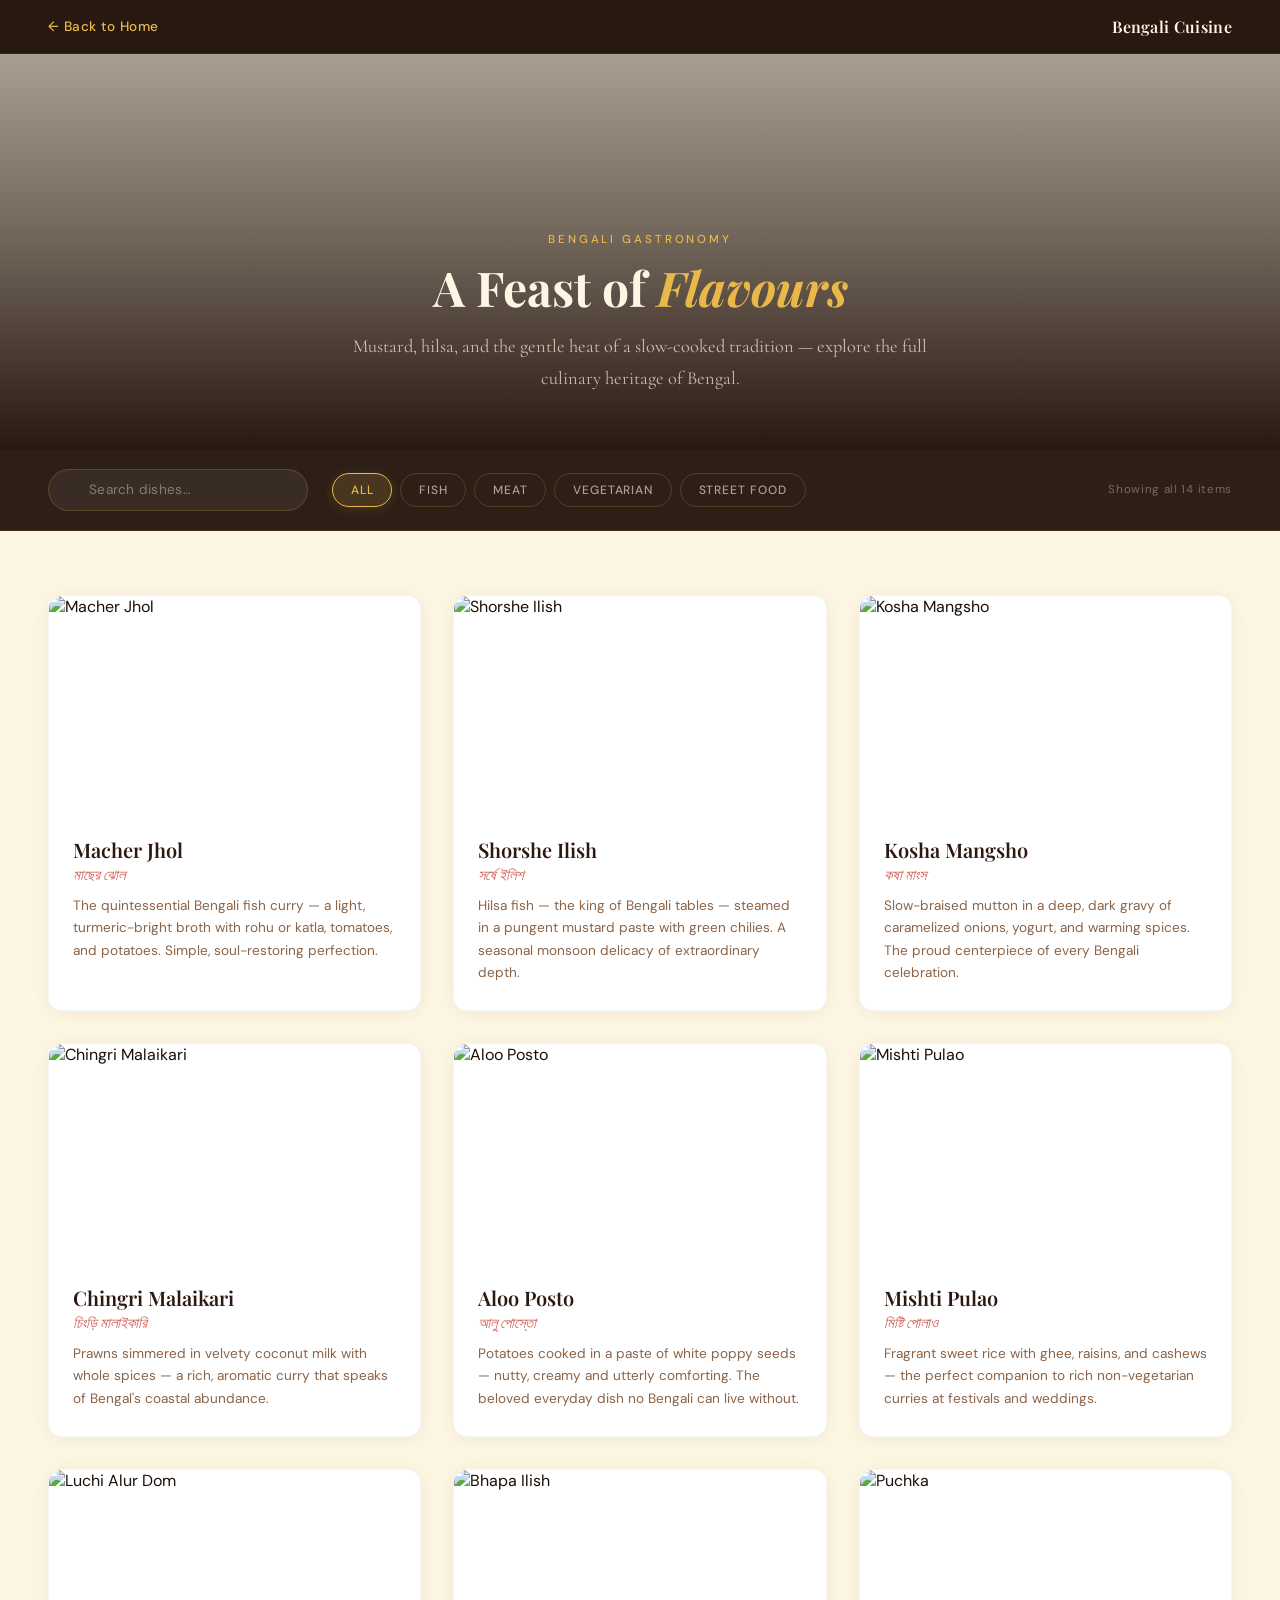
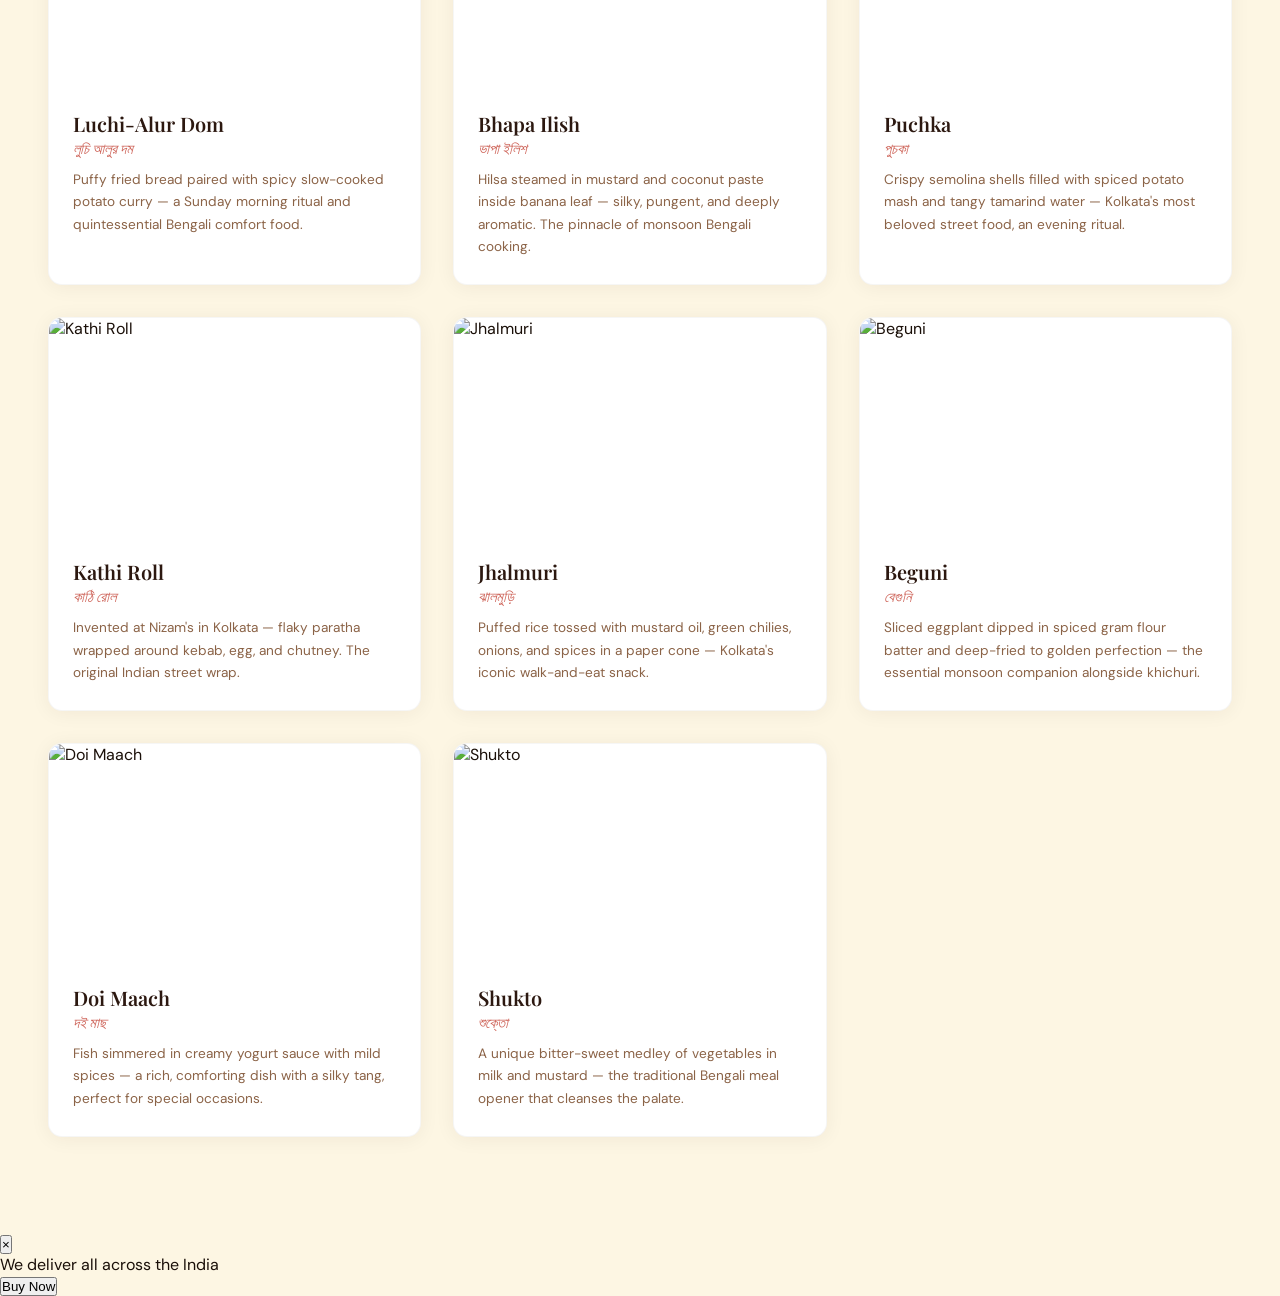
==== commit 1059f374: "updated code" ====
--- a/cuisine.html
+++ b/cuisine.html
@@ -12,13 +12,13 @@
 </head>
 <body>
 
-<!-- Back Nav -->
+
 <nav class="sub-nav">
   <a href="index.html" class="sub-back">← Back to Home</a>
   <span class="sub-nav-title">Bengali Cuisine</span>
 </nav>
 
-<!-- Hero Banner -->
+
 <header class="sub-hero" style="background-image: url('https://images.unsplash.com/photo-1567188040759-fb8a883dc6d8?w=1400');">
   <div class="sub-hero-overlay"></div>
   <div class="sub-hero-content">
@@ -28,30 +28,30 @@
   </div>
 </header>
 
-<!-- Filter Bar -->
+
 <div class="filter-bar">
   <div class="filter-bar-inner">
     <div class="filter-search-wrap">
-      <span class="filter-search-icon">🔍</span>
+      <span class="filter-search-icon"></span>
       <input type="text" id="filterSearch" class="filter-search" placeholder="Search dishes…" autocomplete="off">
     </div>
     <div class="filter-pills">
       <button class="filter-pill active" data-filter="all">All</button>
-      <button class="filter-pill" data-filter="fish">🐟 Fish</button>
-      <button class="filter-pill" data-filter="meat">🍖 Meat</button>
-      <button class="filter-pill" data-filter="vegetarian">🥬 Vegetarian</button>
-      <button class="filter-pill" data-filter="street-food">🛒 Street Food</button>
+      <button class="filter-pill" data-filter="fish">Fish</button>
+      <button class="filter-pill" data-filter="meat">Meat</button>
+      <button class="filter-pill" data-filter="vegetarian">Vegetarian</button>
+      <button class="filter-pill" data-filter="street-food">Street Food</button>
     </div>
     <span class="filter-result-count" id="resultCount">Showing all 14 items</span>
   </div>
 </div>
 
-<!-- Full Cuisine Grid -->
+
 <main class="sub-main">
   <div class="sub-grid">
 
     <div class="sub-card" data-category="fish" data-name="macher jhol">
-      <div class="sub-card-img"><img src="https://images.unsplash.com/photo-1585937421612-70a008356fbe?w=600" alt="Macher Jhol"></div>
+      <div class="sub-card-img"><img src="https://images.pexels.com/photos/8684077/pexels-photo-8684077.jpeg" alt="Macher Jhol"></div>
       <div class="sub-card-body">
         <h3>Macher Jhol</h3>
         <span class="sub-bn">মাছের ঝোল</span>
@@ -60,7 +60,7 @@
     </div>
 
     <div class="sub-card" data-category="fish" data-name="shorshe ilish">
-      <div class="sub-card-img"><img src="https://images.unsplash.com/photo-1567188040759-fb8a883dc6d8?w=600" alt="Shorshe Ilish"></div>
+      <div class="sub-card-img"><img src="https://rumkisgoldenspoon.com/wp-content/uploads/2021/08/Shorshe-ilish.jpg" alt="Shorshe Ilish"></div>
       <div class="sub-card-body">
         <h3>Shorshe Ilish</h3>
         <span class="sub-bn">সর্ষে ইলিশ</span>
@@ -69,7 +69,7 @@
     </div>
 
     <div class="sub-card" data-category="meat" data-name="kosha mangsho">
-      <div class="sub-card-img"><img src="https://images.unsplash.com/photo-1574653853027-5382a3d23a15?w=600" alt="Kosha Mangsho"></div>
+      <div class="sub-card-img"><img src="https://img-global.cpcdn.com/recipes/393c6f05e70738d6/1200x630cq70/photo.jpg" alt="Kosha Mangsho"></div>
       <div class="sub-card-body">
         <h3>Kosha Mangsho</h3>
         <span class="sub-bn">কষা মাংস</span>
@@ -78,7 +78,7 @@
     </div>
 
     <div class="sub-card" data-category="fish" data-name="chingri malaikari">
-      <div class="sub-card-img"><img src="https://images.unsplash.com/photo-1565557623262-b51c2513a641?w=600" alt="Chingri Malaikari"></div>
+      <div class="sub-card-img"><img src="https://images.pexels.com/photos/9809033/pexels-photo-9809033.jpeg" alt="Chingri Malaikari"></div>
       <div class="sub-card-body">
         <h3>Chingri Malaikari</h3>
         <span class="sub-bn">চিংড়ি মালাইকারি</span>
@@ -87,7 +87,7 @@
     </div>
 
     <div class="sub-card" data-category="vegetarian" data-name="aloo posto">
-      <div class="sub-card-img"><img src="https://images.unsplash.com/photo-1631452180539-96aca7d48617?w=600" alt="Aloo Posto"></div>
+      <div class="sub-card-img"><img src="https://mygoodfoodworld.com/wp-content/uploads/2025/10/Bengali-aloo-posto-recipe-hero.jpg" alt="Aloo Posto"></div>
       <div class="sub-card-body">
         <h3>Aloo Posto</h3>
         <span class="sub-bn">আলু পোস্তো</span>
@@ -96,7 +96,7 @@
     </div>
 
     <div class="sub-card" data-category="vegetarian" data-name="mishti pulao">
-      <div class="sub-card-img"><img src="https://images.unsplash.com/photo-1553361371-9b22f78e8b1d?w=600" alt="Mishti Pulao"></div>
+      <div class="sub-card-img"><img src="https://th.bing.com/th/id/OIP.Gdns_CXsQGcgljYPebFoWAHaEK?w=317&h=180&c=7&r=0&o=7&dpr=1.3&pid=1.7&rm=3" alt="Mishti Pulao"></div>
       <div class="sub-card-body">
         <h3>Mishti Pulao</h3>
         <span class="sub-bn">মিষ্টি পোলাও</span>
@@ -105,7 +105,7 @@
     </div>
 
     <div class="sub-card" data-category="vegetarian" data-name="luchi alur dom">
-      <div class="sub-card-img"><img src="https://images.unsplash.com/photo-1606491956689-2ea866880c84?w=600" alt="Luchi Alur Dom"></div>
+      <div class="sub-card-img"><img src="https://media.istockphoto.com/photos/chatpate-masala-aloo-sabzi-fry-or-bombay-potatoes-served-with-fried-picture-id979032156?k=20&m=979032156&s=612x612&w=0&h=_TnIjB8K-NfA5sACxUaeVcYaJQdXpokUjEG3Qw5BhUU=" alt="Luchi Alur Dom"></div>
       <div class="sub-card-body">
         <h3>Luchi-Alur Dom</h3>
         <span class="sub-bn">লুচি আলুর দম</span>
@@ -114,7 +114,7 @@
     </div>
 
     <div class="sub-card" data-category="fish" data-name="bhapa ilish">
-      <div class="sub-card-img"><img src="https://images.unsplash.com/photo-1601050690597-df0568f70950?w=600" alt="Bhapa Ilish"></div>
+      <div class="sub-card-img"><img src="https://th.bing.com/th/id/OIP.uQgOKWCPp_rZlwXT_-bNVAHaEK?w=266&h=182&c=7&r=0&o=7&dpr=1.3&pid=1.7&rm=3" alt="Bhapa Ilish"></div>
       <div class="sub-card-body">
         <h3>Bhapa Ilish</h3>
         <span class="sub-bn">ভাপা ইলিশ</span>
@@ -123,7 +123,7 @@
     </div>
 
     <div class="sub-card" data-category="street-food" data-name="puchka">
-      <div class="sub-card-img"><img src="https://images.unsplash.com/photo-1626776876729-bab4369a5a5a?w=600" alt="Puchka"></div>
+      <div class="sub-card-img"><img src="https://th.bing.com/th/id/OIP.3fM1W9m2B3QBx6RbtMSgfgHaE8?w=279&h=186&c=7&r=0&o=7&dpr=1.3&pid=1.7&rm=3" alt="Puchka"></div>
       <div class="sub-card-body">
         <h3>Puchka</h3>
         <span class="sub-bn">পুচকা</span>
@@ -141,7 +141,7 @@
     </div>
 
     <div class="sub-card" data-category="street-food" data-name="jhalmuri">
-      <div class="sub-card-img"><img src="https://images.unsplash.com/photo-1546833999-b9f581a1996d?w=600" alt="Jhalmuri"></div>
+      <div class="sub-card-img"><img src="https://th.bing.com/th/id/OIP.fEfKLaCV1HttBv4HYQqmNAHaE9?w=200&h=150&c=6&o=7&dpr=1.3&pid=1.7&rm=3" alt="Jhalmuri"></div>
       <div class="sub-card-body">
         <h3>Jhalmuri</h3>
         <span class="sub-bn">ঝালমুড়ি</span>
@@ -150,7 +150,7 @@
     </div>
 
     <div class="sub-card" data-category="street-food" data-name="beguni">
-      <div class="sub-card-img"><img src="https://images.unsplash.com/photo-1589302168068-964664d93dc0?w=600" alt="Beguni"></div>
+      <div class="sub-card-img"><img src="https://th.bing.com/th/id/OIP.KrgTEdP-MDH-w_iZE2CW3AHaEK?w=328&h=184&c=7&r=0&o=7&dpr=1.3&pid=1.7&rm=3" alt="Beguni"></div>
       <div class="sub-card-body">
         <h3>Beguni</h3>
         <span class="sub-bn">বেগুনি</span>
@@ -159,7 +159,7 @@
     </div>
 
     <div class="sub-card" data-category="fish" data-name="doi maach">
-      <div class="sub-card-img"><img src="https://images.unsplash.com/photo-1455619452474-d2be8b1e70cd?w=600" alt="Doi Maach"></div>
+      <div class="sub-card-img"><img src="https://rumkisgoldenspoon.com/wp-content/uploads/2021/06/Doi-maach.jpg" alt="Doi Maach"></div>
       <div class="sub-card-body">
         <h3>Doi Maach</h3>
         <span class="sub-bn">দই মাছ</span>
@@ -168,7 +168,7 @@
     </div>
 
     <div class="sub-card" data-category="vegetarian" data-name="shukto">
-      <div class="sub-card-img"><img src="https://images.unsplash.com/photo-1512058564366-18510be2db19?w=600" alt="Shukto"></div>
+      <div class="sub-card-img"><img src="https://notacurry.com/wp-content/uploads/2020/12/shukto-1-500x500.jpg" alt="Shukto"></div>
       <div class="sub-card-body">
         <h3>Shukto</h3>
         <span class="sub-bn">শুক্তো</span>
@@ -178,7 +178,7 @@
 
   </div>
 
-  <!-- No Results State -->
+
   <div class="no-results" id="noResults">
     <span class="no-results-icon">🍽️</span>
     <h3>No dishes found</h3>
@@ -186,6 +186,20 @@
   </div>
 </main>
 
+
+<div class="modal" id="itemModal">
+  <div class="modal-overlay"></div>
+  <div class="modal-content">
+    <button class="modal-close" id="modalClose">&times;</button>
+    <div class="modal-body">
+      <h2 id="modalTitle"></h2>
+      <p class="modal-description">We deliver all across the India</p>
+      <button class="modal-buy-btn" id="buyNowBtn">Buy Now</button>
+    </div>
+  </div>
+</div>
+
 <script src="filter.js"></script>
+<script src="modal.js"></script>
 </body>
-</html>
+</html>
--- a/style.css
+++ b/style.css
@@ -33,9 +33,7 @@
   overflow-x: hidden;
 }
 
-/* ═══════════════════════════════
-     NAVIGATION — Premium Glassmorphism
-  ═══════════════════════════════ */
+
 nav {
   position: fixed;
   top: 0;
@@ -50,7 +48,7 @@
   background: transparent;
 }
 
-/* Scrolled state — floating glass pill */
+
 nav.scrolled {
   top: 12px;
   left: 24px;
@@ -67,7 +65,6 @@
     0 -1px 0 rgba(0, 0, 0, 0.2) inset;
 }
 
-/* Subtle golden glow line at bottom when scrolled */
 nav.scrolled::after {
   content: '';
   position: absolute;
@@ -92,7 +89,7 @@
   }
 }
 
-/* ——— Logo ——— */
+
 .nav-logo {
   font-family: 'Playfair Display', serif;
   font-size: 1.5rem;
@@ -156,7 +153,7 @@
   }
 }
 
-/* ——— Nav Links ——— */
+
 .nav-links {
   display: flex;
   gap: 0.4rem;
@@ -182,7 +179,7 @@
   overflow: hidden;
 }
 
-/* Gradient underline animation */
+
 .nav-link::after {
   content: '';
   position: absolute;
@@ -214,7 +211,7 @@
   }
 }
 
-/* Hover & Active states */
+
 .nav-link:hover {
   color: #fff;
   background: rgba(255, 255, 255, 0.06);
@@ -225,7 +222,7 @@
   background: rgba(232, 184, 75, 0.08);
 }
 
-/* Glow dot on active link */
+
 .nav-link.active::before {
   content: '';
   position: absolute;
@@ -253,7 +250,7 @@
   }
 }
 
-/* ——— CTA Button ——— */
+
 .nav-cta {
   font-family: 'DM Sans', sans-serif;
   font-size: 0.75rem;
@@ -272,7 +269,7 @@
   z-index: 2;
 }
 
-/* Shimmer sweep on CTA */
+
 .nav-cta::before {
   content: '';
   position: absolute;
@@ -297,7 +294,7 @@
   background: linear-gradient(135deg, #F0D078, var(--warm-gold));
 }
 
-/* ——— Hamburger Menu ——— */
+
 .nav-hamburger {
   display: none;
   flex-direction: column;
@@ -327,7 +324,7 @@
   margin-left: auto;
 }
 
-/* Hamburger → X morphing */
+
 .nav-hamburger.open span:nth-child(1) {
   transform: translateY(7px) rotate(45deg);
 }
@@ -341,7 +338,7 @@
   transform: translateY(-7px) rotate(-45deg);
 }
 
-/* ——— Mobile Drawer ——— */
+
 @media (max-width: 900px) {
   .nav-cta {
     display: none;
@@ -388,7 +385,7 @@
     transform: translateX(0);
   }
 
-  /* Staggered entrance for mobile links */
+
   .nav-links.open li:nth-child(1) {
     transition-delay: 0.08s;
   }
@@ -426,7 +423,7 @@
     background: rgba(232, 184, 75, 0.06);
   }
 
-  /* Mobile scrolled state */
+
   nav.scrolled {
     top: 0;
     left: 0;
@@ -436,9 +433,7 @@
   }
 }
 
-/* ═══════════════════════════════
-     HERO
-  ═══════════════════════════════ */
+
 #hero {
   height: 100vh;
   position: relative;
@@ -651,9 +646,7 @@
   background: linear-gradient(to bottom, rgba(255, 255, 255, 0.6), transparent);
 }
 
-/* ═══════════════════════════════
-     SECTION SHARED
-  ═══════════════════════════════ */
+
 section {
   position: relative;
 }
@@ -704,7 +697,7 @@
   margin: 1.2rem auto 0;
 }
 
-/* Decorative alpana border top */
+
 .alpana-top::before {
   content: '';
   position: absolute;
@@ -720,9 +713,7 @@
   opacity: 0.6;
 }
 
-/* ═══════════════════════════════
-     DESTINATIONS
-  ═══════════════════════════════ */
+
 #destinations {
   padding: 7rem 3rem 6rem;
   background: radial-gradient(circle at 50% 0%, var(--ivory) 0%, var(--cream) 100%);
@@ -916,9 +907,7 @@
   font-size: 1rem;
 }
 
-/* ═══════════════════════════════
-     HIDDEN GEMS — Bento Grid
-  ═══════════════════════════════ */
+
 #hidden-gems {
   padding: 7rem 3rem 6rem;
   background: linear-gradient(to bottom, var(--cream) 0%, var(--dark-earth) 100%);
@@ -1060,9 +1049,7 @@
   }
 }
 
-/* ═══════════════════════════════
-     CUISINE — Infinite Marquee
-  ═══════════════════════════════ */
+
 #cuisine {
   padding: 7rem 0 6rem;
   background: var(--dark-earth);
@@ -1090,7 +1077,7 @@
   color: var(--warm-gold);
 }
 
-/* --- Marquee Row --- */
+
 .marquee-row {
   position: relative;
   overflow: hidden;
@@ -1101,7 +1088,7 @@
   margin-top: 0.5rem;
 }
 
-/* Edge fade masks */
+
 .marquee-row::before,
 .marquee-row::after {
   content: '';
@@ -1123,7 +1110,7 @@
   background: linear-gradient(to left, var(--dark-earth), transparent);
 }
 
-/* --- Marquee Track --- */
+
 .marquee-track {
   display: flex;
   gap: 1.25rem;
@@ -1131,17 +1118,17 @@
   will-change: transform;
 }
 
-/* Scroll left animation */
+
 .marquee-row[data-direction="left"] .marquee-track {
   animation: marqueeLeft 35s linear infinite;
 }
 
-/* Scroll right animation (slightly different speed) */
+
 .marquee-row[data-direction="right"] .marquee-track {
   animation: marqueeRight 40s linear infinite;
 }
 
-/* Pause on hover */
+
 .marquee-row:hover .marquee-track {
   animation-play-state: paused;
 }
@@ -1166,7 +1153,7 @@
   }
 }
 
-/* --- Cuisine Card (Marquee version) --- */
+
 .cuisine-card {
   position: relative;
   width: 300px;
@@ -1200,7 +1187,7 @@
   filter: brightness(0.5);
 }
 
-/* --- Overlay --- */
+
 .cuisine-overlay {
   position: absolute;
   bottom: 0;
@@ -1232,9 +1219,7 @@
   opacity: 0.85;
 }
 
-/* ═══════════════════════════════
-     DESSERTS — Marquee (Light Variant)
-  ═══════════════════════════════ */
+
 #desserts {
   padding: 7rem 0 6rem;
   background: linear-gradient(180deg, #FEF9F0 0%, #FDF2E0 100%);
@@ -1246,7 +1231,7 @@
   padding: 0 3rem;
 }
 
-/* Light edge fades for desserts marquee */
+
 .marquee-row--light::before {
   background: linear-gradient(to right, #FEF9F0, transparent) !important;
 }
@@ -1255,7 +1240,7 @@
   background: linear-gradient(to left, #FDF2E0, transparent) !important;
 }
 
-/* Light card variant — warm white shadow instead of dark */
+
 .cuisine-card--light {
   box-shadow: 0 4px 20px rgba(44, 24, 16, 0.08);
 }
@@ -1264,9 +1249,7 @@
   box-shadow: 0 12px 40px rgba(44, 24, 16, 0.15);
 }
 
-/* ═══════════════════════════════
-     SEE ALL BUTTON
-  ═══════════════════════════════ */
+
 .see-all-wrap {
   text-align: center;
   padding: 2.5rem 3rem 0;
@@ -1308,7 +1291,7 @@
   transform: translateX(4px);
 }
 
-/* Light variant (for light bg sections) */
+
 .see-all-btn--light {
   color: var(--crimson);
   border: 1px solid rgba(192, 57, 43, 0.2);
@@ -1321,11 +1304,6 @@
   box-shadow: 0 8px 24px rgba(192, 57, 43, 0.1);
 }
 
-
-
-/* ═══════════════════════════════
-     SPIRITUAL PLACES
-  ═══════════════════════════════ */
 #spiritual {
   padding: 7rem 3rem 6rem;
   background: #1C0C06;
@@ -1433,7 +1411,7 @@
   transform: translateY(-4px);
 }
 
-/* --- Spiritual Card Image --- */
+
 .spi-card-img {
   width: 100%;
   height: 180px;
@@ -1487,9 +1465,6 @@
   padding: 0 1.5rem 1.5rem;
 }
 
-/* ═══════════════════════════════
-     WILDLIFE
-  ═══════════════════════════════ */
 #wildlife {
   padding: 7rem 3rem 6rem;
   background: var(--forest);
@@ -1563,7 +1538,7 @@
   z-index: 1;
 }
 
-/* Hide native video controls */
+
 video::-webkit-media-controls,
 video::-webkit-media-controls-start-playback-button {
   display: none !important;
@@ -1612,9 +1587,7 @@
   font-weight: 500;
 }
 
-/* ═══════════════════════════════
-     CULTURE
-  ═══════════════════════════════ */
+
 #culture {
   padding: 7rem 3rem 6rem;
   background: var(--cream);
@@ -1706,9 +1679,7 @@
   font-weight: 500;
 }
 
-/* ═══════════════════════════════
-     GI TAGS
-  ═══════════════════════════════ */
+
 #gi-tags {
   padding: 7rem 3rem 6rem;
   background: var(--dark-earth);
@@ -1810,7 +1781,7 @@
   letter-spacing: 0.1em;
 }
 
-/* --- GI Card Image --- */
+
 .gi-card-img {
   width: 70px;
   height: 70px;
@@ -1838,9 +1809,7 @@
   filter: brightness(1) saturate(1.3);
 }
 
-/* ═══════════════════════════════
-     HIDDEN HERITAGE SITES
-   ═══════════════════════════════ */
+
 #hidden-heritage {
   padding: 7rem 3rem 6rem;
   background: linear-gradient(180deg, #1A0E08 0%, #2C1810 40%, #1A0E08 100%);
@@ -1985,9 +1954,7 @@
   line-height: 1.7;
 }
 
-/* ═══════════════════════════════
-     FOOTER
-  ═══════════════════════════════ */
+
 footer {
   background: #0D0604;
   color: rgba(253, 246, 227, 0.6);
@@ -2089,11 +2056,7 @@
   opacity: 0.7;
 }
 
-/* ═══════════════════════════════
-     SCROLL FLOAT ANIMATION SYSTEM
-  ═══════════════════════════════ */
-
-/* --- Continuous floating idle keyframes --- */
+
 @keyframes floatIdle {
 
   0%,
@@ -2152,7 +2115,7 @@
   }
 }
 
-/* --- Base reveal state (hidden) --- */
+
 .reveal {
   opacity: 0;
   transform: translateY(60px) scale(0.97) rotate(0.5deg);
@@ -2164,14 +2127,14 @@
   will-change: opacity, transform, filter;
 }
 
-/* --- Visible state (floated in) --- */
+
 .reveal.visible {
   opacity: 1;
   transform: translateY(0) scale(1) rotate(0deg);
   filter: blur(0px);
 }
 
-/* Specific entrance for destination cards */
+
 .dest-card.reveal {
   transform: translateY(100px) scale(0.9) rotateX(15deg);
   perspective: 1000px;
@@ -2181,7 +2144,7 @@
   transform: translateY(0) scale(1) rotateX(0deg);
 }
 
-/* --- Cards get the continuous floating idle after appearing --- */
+
 .dest-card.reveal.visible,
 .cuisine-card.reveal.visible,
 .spi-card.reveal.visible,
@@ -2192,7 +2155,7 @@
   animation-delay: calc(var(--float-seed, 0) * 1s);
 }
 
-/* Alternate float pattern for even cards */
+
 .dest-card.reveal.visible:nth-child(even),
 .cuisine-card.reveal.visible:nth-child(even),
 .spi-card.reveal.visible:nth-child(even),
@@ -2203,14 +2166,14 @@
   animation-duration: 7s;
 }
 
-/* Subtle glow pulse on cards */
+
 .dest-card.reveal.visible,
 .gi-card.reveal.visible {
   animation: floatIdle 6s ease-in-out infinite, glowPulse 4s ease-in-out infinite;
   animation-delay: calc(var(--float-seed, 0) * 1s), calc(var(--float-seed, 0) * 0.5s + 1s);
 }
 
-/* --- Directional entry variants --- */
+
 .reveal.float-left {
   transform: translateX(-80px) translateY(30px) scale(0.95) rotate(-1.5deg);
 }
@@ -2245,7 +2208,7 @@
   transform: translateY(0) rotate(0deg) scale(1);
 }
 
-/* --- Stagger delays (more dramatic spacing) --- */
+
 .reveal-delay-1 {
   transition-delay: 0.12s;
 }
@@ -2270,7 +2233,7 @@
   transition-delay: 0.72s;
 }
 
-/* --- Parallax depth classes (applied via JS) --- */
+
 .parallax-slow {
   transition-duration: 1.3s !important;
 }
@@ -2279,7 +2242,7 @@
   transition-duration: 0.6s !important;
 }
 
-/* --- Section headers get a special entrance --- */
+
 .section-header.reveal {
   transform: translateY(40px) scale(0.98);
   filter: blur(2px);
@@ -2290,7 +2253,7 @@
   filter: blur(0);
 }
 
-/* --- Shimmer highlight on cards when they first appear --- */
+
 .dest-card.reveal.visible::after,
 .gi-card.reveal.visible::after,
 .heritage-card.reveal.visible::after {
@@ -2314,7 +2277,7 @@
   border-radius: inherit;
 }
 
-/* --- Hover lift enhancement (works with floating) --- */
+
 .dest-card.reveal.visible:hover,
 .cuisine-card.reveal.visible:hover,
 .spi-card.reveal.visible:hover,
@@ -2323,7 +2286,7 @@
   animation-play-state: paused;
 }
 
-/* --- Reduce motion for accessibility --- */
+
 @media (prefers-reduced-motion: reduce) {
   .reveal {
     opacity: 0;
@@ -2345,9 +2308,7 @@
 }
 
 
-/* ═══════════════════════════════
-     CUSTOMER REVIEWS
-  ═══════════════════════════════ */
+
 #reviews {
   padding: 7rem 3rem 6rem;
   background: linear-gradient(160deg, #100806 0%, #1C0C06 40%, #140A04 80%, #0D0604 100%);
@@ -2356,7 +2317,6 @@
   color: var(--cream);
 }
 
-/* Ambient glow orbs */
 .reviews-orb {
   position: absolute;
   border-radius: 50%;
@@ -2397,20 +2357,20 @@
 #reviews .section-eyebrow { color: var(--warm-gold); }
 #reviews .section-subtitle { color: rgba(253,246,227,0.6); }
 
-/* ── Slider Wrapper ── */
+
 .reviews-slider-wrap {
   position: relative;
   max-width: 1200px;
   margin: 0 auto 5rem;
 }
 
-/* ── Track outer (clipping frame) ── */
+
 .reviews-track-outer {
   overflow: hidden;
   border-radius: 24px;
 }
 
-/* ── Track (all cards inline) ── */
+
 .reviews-track {
   display: flex;
   gap: 1.75rem;
@@ -2418,7 +2378,7 @@
   will-change: transform;
 }
 
-/* ── Individual Review Card ── */
+
 .review-card {
   flex: 0 0 calc(33.333% - 1.2rem);
   min-width: 0;
@@ -2461,7 +2421,7 @@
 
 .review-card:hover::before { opacity: 1; }
 
-/* Big decorative quote glyph */
+
 .review-quote-icon {
   font-family: 'Playfair Display', serif;
   font-size: 5rem;
@@ -2492,7 +2452,7 @@
   flex: 1;
 }
 
-/* Author row */
+
 .review-author {
   display: flex;
   align-items: center;
@@ -2545,7 +2505,7 @@
   align-self: flex-start;
 }
 
-/* ── Arrow Buttons ── */
+
 .reviews-arrow {
   position: absolute;
   top: 50%;
@@ -2588,7 +2548,7 @@
   transform: translateY(-60%) scale(1);
 }
 
-/* ── Dot Indicators ── */
+
 .reviews-dots {
   display: flex;
   justify-content: center;
@@ -2618,7 +2578,7 @@
   background: rgba(232, 184, 75, 0.5);
 }
 
-/* ── Review Submission Form ── */
+
 .review-form-wrap {
   max-width: 860px;
   margin: 0 auto;
@@ -2684,7 +2644,7 @@
   line-height: 1.6;
 }
 
-/* Form layout */
+
 .review-form-row {
   display: grid;
   grid-template-columns: 1fr 1fr;
@@ -2733,7 +2693,7 @@
   box-shadow: 0 0 0 3px rgba(232, 184, 75, 0.08), 0 4px 16px rgba(0,0,0,0.2);
 }
 
-/* ── Interactive Star Rating ── */
+
 .star-rating-input {
   display: flex;
   gap: 0.35rem;
@@ -2760,7 +2720,6 @@
   transform: scale(1.25);
 }
 
-/* ── Submit button ── */
 .review-submit-btn {
   display: inline-flex;
   align-items: center;
@@ -2810,7 +2769,7 @@
   transform: translateX(4px);
 }
 
-/* ── Success message ── */
+
 .review-form-success {
   display: none;
   margin-top: 1.2rem;
@@ -2842,7 +2801,7 @@
   80%       { transform: translateX(5px); }
 }
 
-/* ── Responsive: Reviews ── */
+
 @media (max-width: 1024px) {
   .review-card {
     flex: 0 0 calc(50% - 0.9rem);
@@ -2873,9 +2832,7 @@
   .reviews-arrow { display: none; }
 }
 
-/* ═══════════════════════════════
-     RESPONSIVE
-  ═══════════════════════════════ */
+
 
 @media (max-width: 900px) {
 
--- a/subpages.css
+++ b/subpages.css
@@ -1,8 +1,4 @@
-/* ═══════════════════════════════════════════
-   SUBPAGE STYLES — Cuisine & Desserts
-   ═══════════════════════════════════════════ */
-
-/* --- Sub Nav --- */
+
 .sub-nav {
   position: fixed;
   top: 0; left: 0; right: 0;
@@ -40,7 +36,7 @@
   letter-spacing: 0.02em;
 }
 
-/* --- Hero Banner --- */
+
 .sub-hero {
   position: relative;
   height: 50vh;
@@ -104,14 +100,14 @@
   line-height: 1.7;
 }
 
-/* --- Main Content --- */
+
 .sub-main {
   padding: 4rem 3rem 6rem;
   background: var(--cream);
   min-height: 60vh;
 }
 
-/* --- Card Grid --- */
+
 .sub-grid {
   display: grid;
   grid-template-columns: repeat(3, 1fr);
@@ -120,7 +116,7 @@
   margin: 0 auto;
 }
 
-/* --- Card --- */
+
 .sub-card {
   background: #fff;
   border-radius: 14px;
@@ -189,11 +185,9 @@
   flex: 1;
 }
 
-/* ═══════════════════════════════════════════
-   FILTER BAR — Search & Category Pills
-   ═══════════════════════════════════════════ */
-
-/* --- Filter Bar Container --- */
+
+
+
 .filter-bar {
   background: rgba(28, 12, 6, 0.92);
   backdrop-filter: blur(20px) saturate(1.4);
@@ -221,7 +215,7 @@
   flex-wrap: wrap;
 }
 
-/* --- Search Input --- */
+
 .filter-search-wrap {
   position: relative;
   flex: 0 0 260px;
@@ -261,7 +255,7 @@
   box-shadow: 0 0 20px rgba(232, 184, 75, 0.1);
 }
 
-/* Light variant search */
+
 .filter-bar--light .filter-search {
   background: rgba(44, 24, 16, 0.04);
   border-color: rgba(44, 24, 16, 0.12);
@@ -278,7 +272,7 @@
   box-shadow: 0 0 20px rgba(192, 57, 43, 0.06);
 }
 
-/* --- Filter Pills --- */
+
 .filter-pills {
   display: flex;
   gap: 0.5rem;
@@ -315,7 +309,7 @@
   box-shadow: 0 2px 12px rgba(232, 184, 75, 0.15);
 }
 
-/* Light variant pills */
+
 .filter-bar--light .filter-pill {
   border-color: rgba(44, 24, 16, 0.12);
   color: var(--text-light);
@@ -334,7 +328,7 @@
   box-shadow: 0 2px 12px rgba(192, 57, 43, 0.1);
 }
 
-/* --- Result Count --- */
+
 .filter-result-count {
   font-size: 0.72rem;
   color: rgba(253, 246, 227, 0.35);
@@ -357,7 +351,7 @@
   opacity: 1;
 }
 
-/* --- Card Filtering Transitions --- */
+
 .sub-card {
   transition: all 0.45s cubic-bezier(0.25, 0.46, 0.45, 0.94),
               opacity 0.35s ease,
@@ -378,12 +372,10 @@
   visibility: hidden;
 }
 
-/* Grid needs relative for absolute hidden cards */
+
 .sub-grid {
   position: relative;
 }
-
-/* --- No Results State --- */
 .no-results {
   display: none;
   text-align: center;
@@ -419,7 +411,6 @@
   color: var(--text-light);
 }
 
-/* --- Responsive --- */
 @media (max-width: 900px) {
   .sub-grid {
     grid-template-columns: repeat(2, 1fr);
